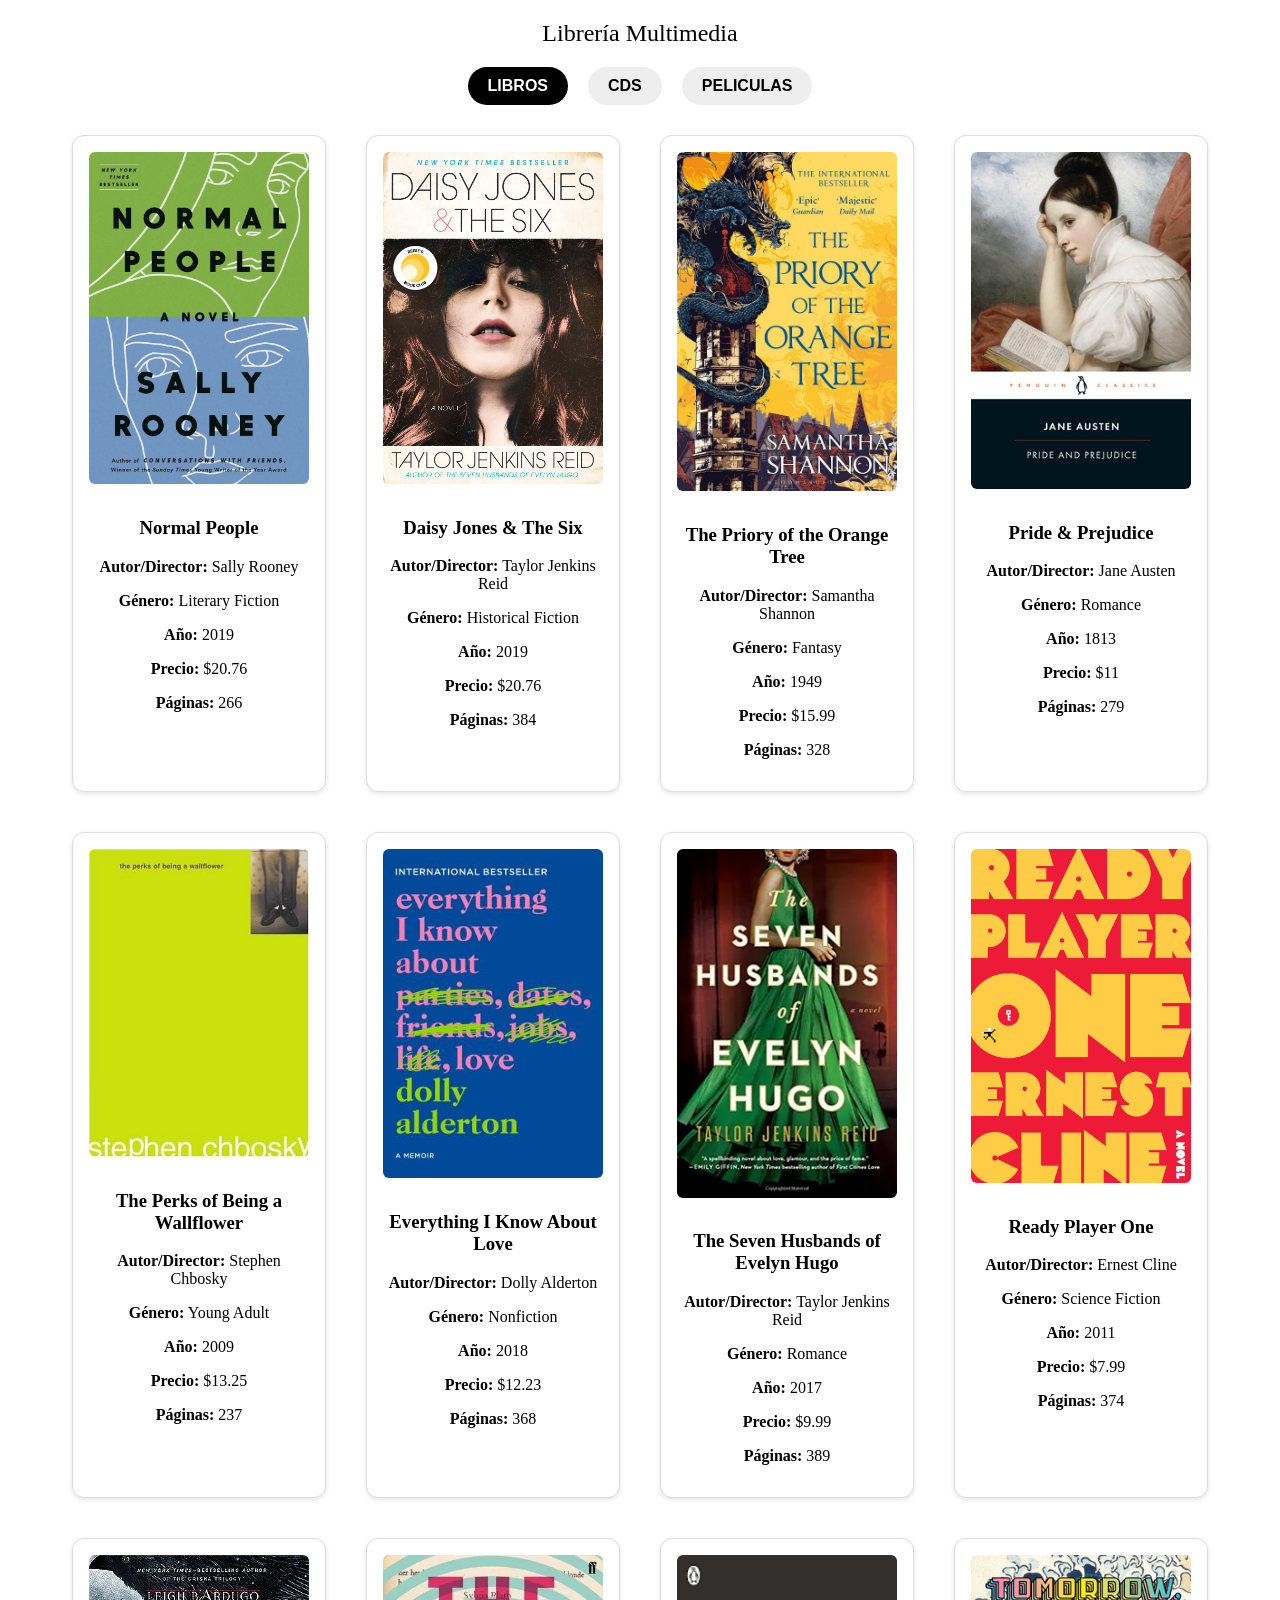
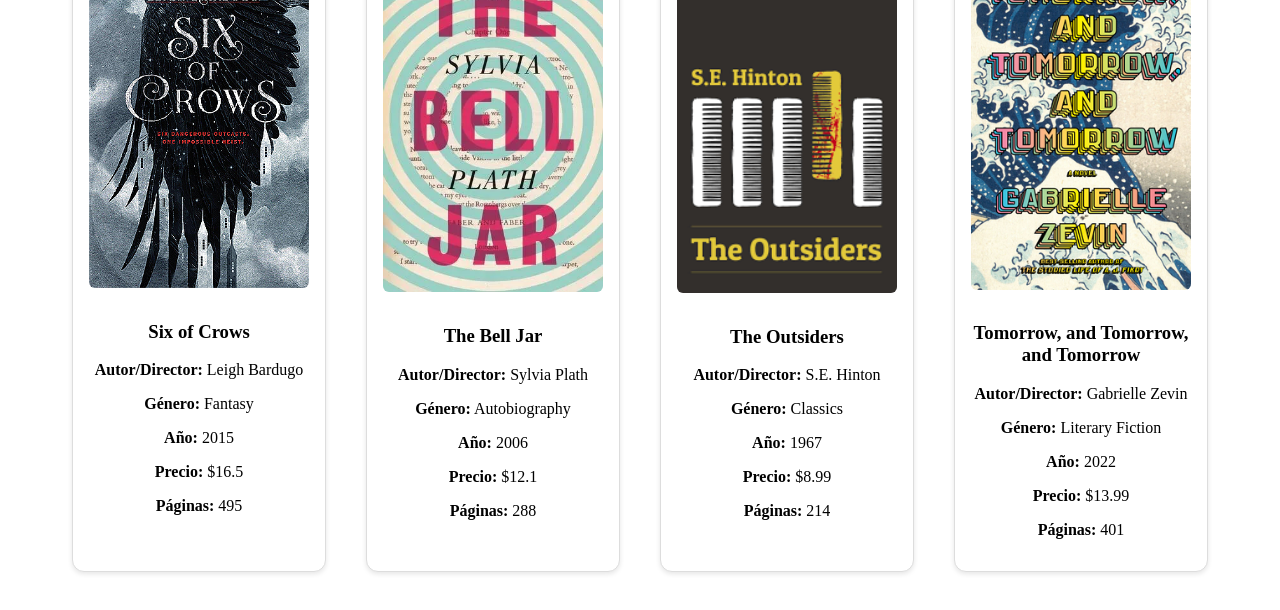
==== index.html @ 17f4a9cd "justify center" ====
<!DOCTYPE html>
<html lang="en">
<head>
    <meta charset="UTF-8">
    <meta name="viewport" content="width=device-width, initial-scale=1.0">
    <link rel="stylesheet" href="assets/css/styles.css">
    <title>Librería Multimedia</title>
</head>
<body>
 
  <!--SECTION-->
  <section id="section-galeria">
   <h2 class="fw500 relative txt-c">Librería Multimedia</h2>
   <div class="button-container flex center">
       <button id="boton1" class="btn-prod em1 cursorp relative uppercase flex center txtnegro">Libros</button>
       <button id="boton2" class="btn-prod em1 cursorp relative uppercase flex center txtnegro">CDs</button>
       <button id="boton3" class="btn-prod em1 cursorp relative uppercase flex center txtnegro">Peliculas</button>    
   </div>

   <!-- Contenedor dinámico de tarjetas -->
  <div id="galeria-contenido" class="galeria flex justify-c wrap"></div>
  </section>
    <!--SECTION-->

  <script src="assets/js/script.js"></script>
</body>
</html>
---- assets/css/styles.css ----
/*CLASES UTILES*/
.flex{
  display: flex;
}

.center{
  align-items: center;
  justify-content: center;
}

.txt-c{
  text-align: center;
}

.justify-c{
  justify-content: center;
}

.relative{
  position: relative;
}

.wrap{
  flex-wrap: wrap;
}

.cursorp{
  cursor: pointer;
}

/*ajustes de texto*/
.fw500{
  font-weight: 500;
}

.em1{
  font-size: 1em;
} 

.uppercase{
  text-transform: uppercase;
}

.txtnegro{
  color: #000000;
}

/*LIBRERIA DE PRODUCTOS*/
.img-prod {
  width: 100%;
  height: auto;
  margin-bottom: 10px;
  border-radius: 6px;
  object-fit: cover;
}

.producto.card {
  background-color: #fff;
  border: 1px solid #ddd;
  border-radius: 12px;
  padding: 16px;
  margin: 10px;
  width: 220px;
  box-shadow: 0 2px 5px rgba(0, 0, 0, 0.1);
  transition: transform 0.3s ease;
  text-align: center; /*clase util sacar*/
}

.producto.card:hover {
  transform: scale(1.03);
}

.btn-prod {
  background-color: #eee;
  border: none;
  border-radius: 20px;
  padding: 10px 20px;
  margin: 0 10px;
  font-weight: bold;
  transition: background-color 0.3s ease;
}

.btn-prod:hover {
  background-color: #ccc;
}

.btn-prod.activo {
  background-color: #000;
  color: #fff;
}

#galeria-contenido {
  flex-wrap: wrap;
  padding: 20px;
  gap: 20px;
}
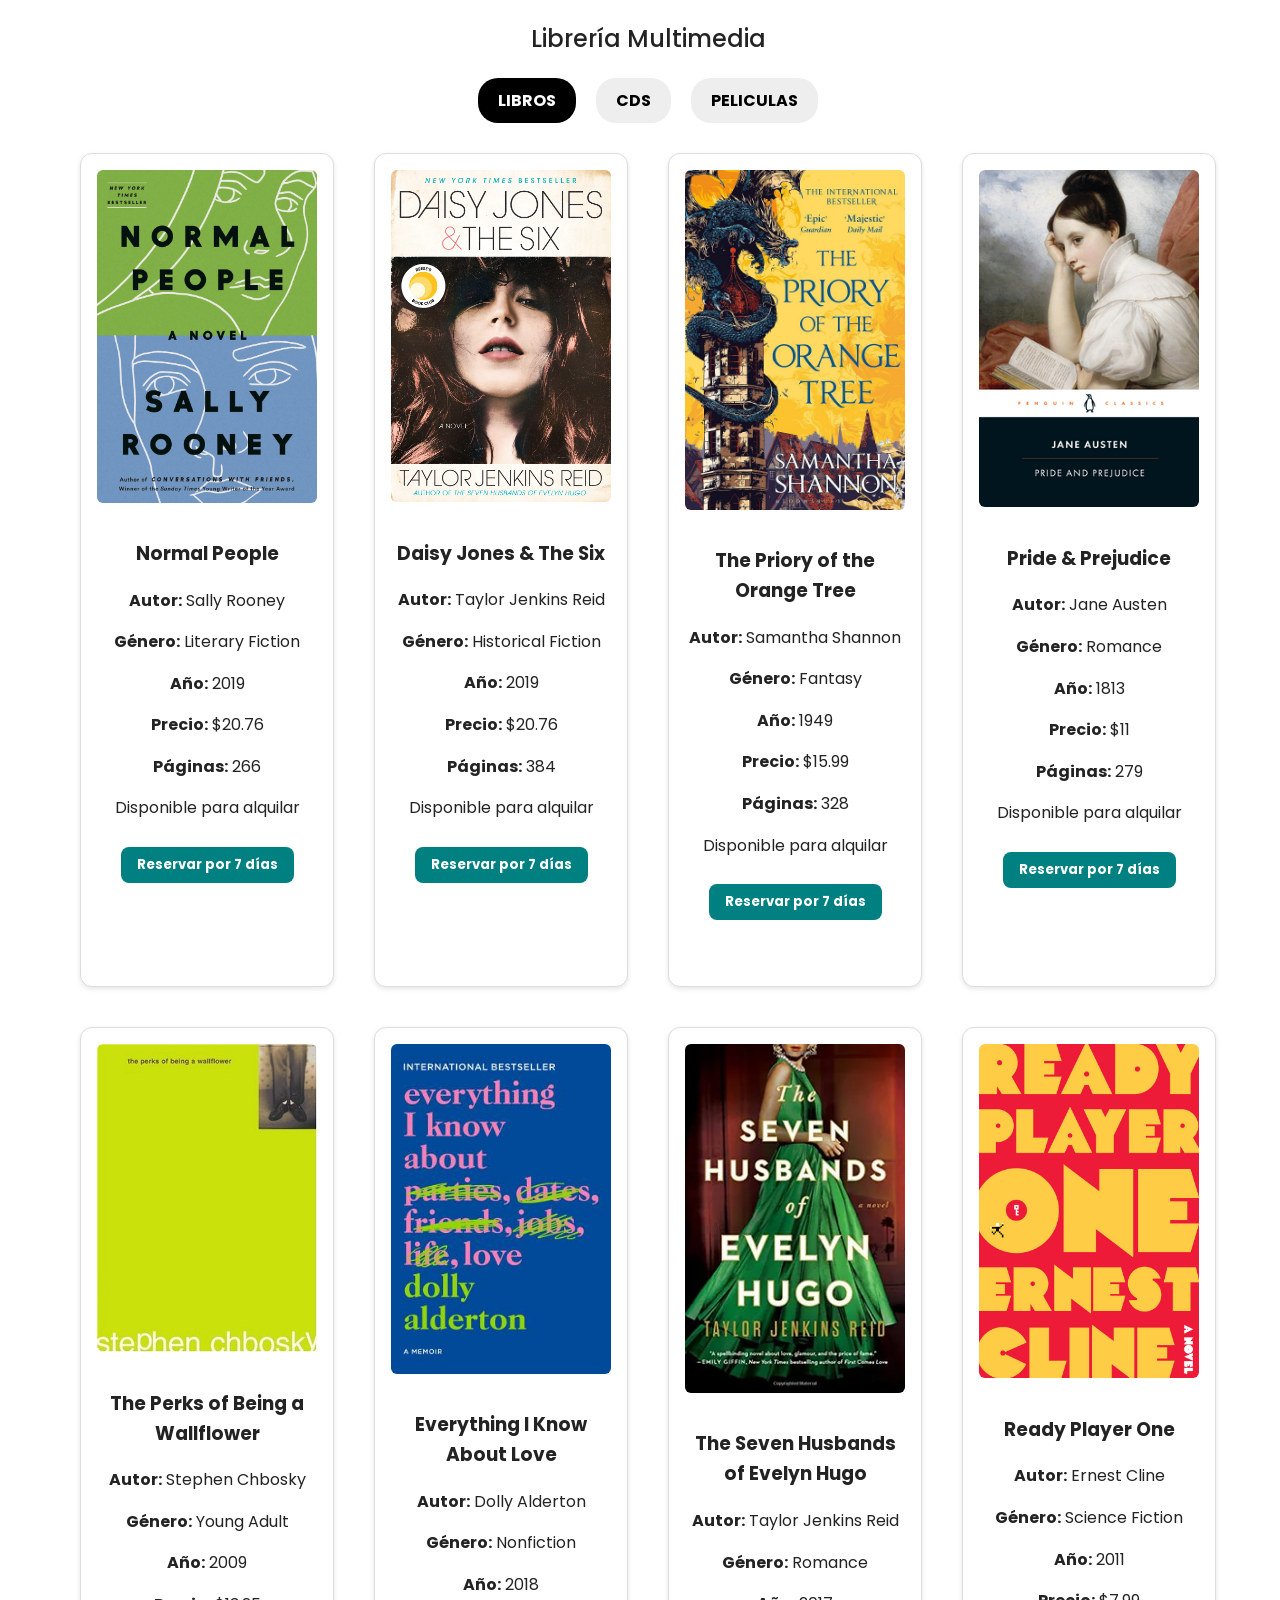
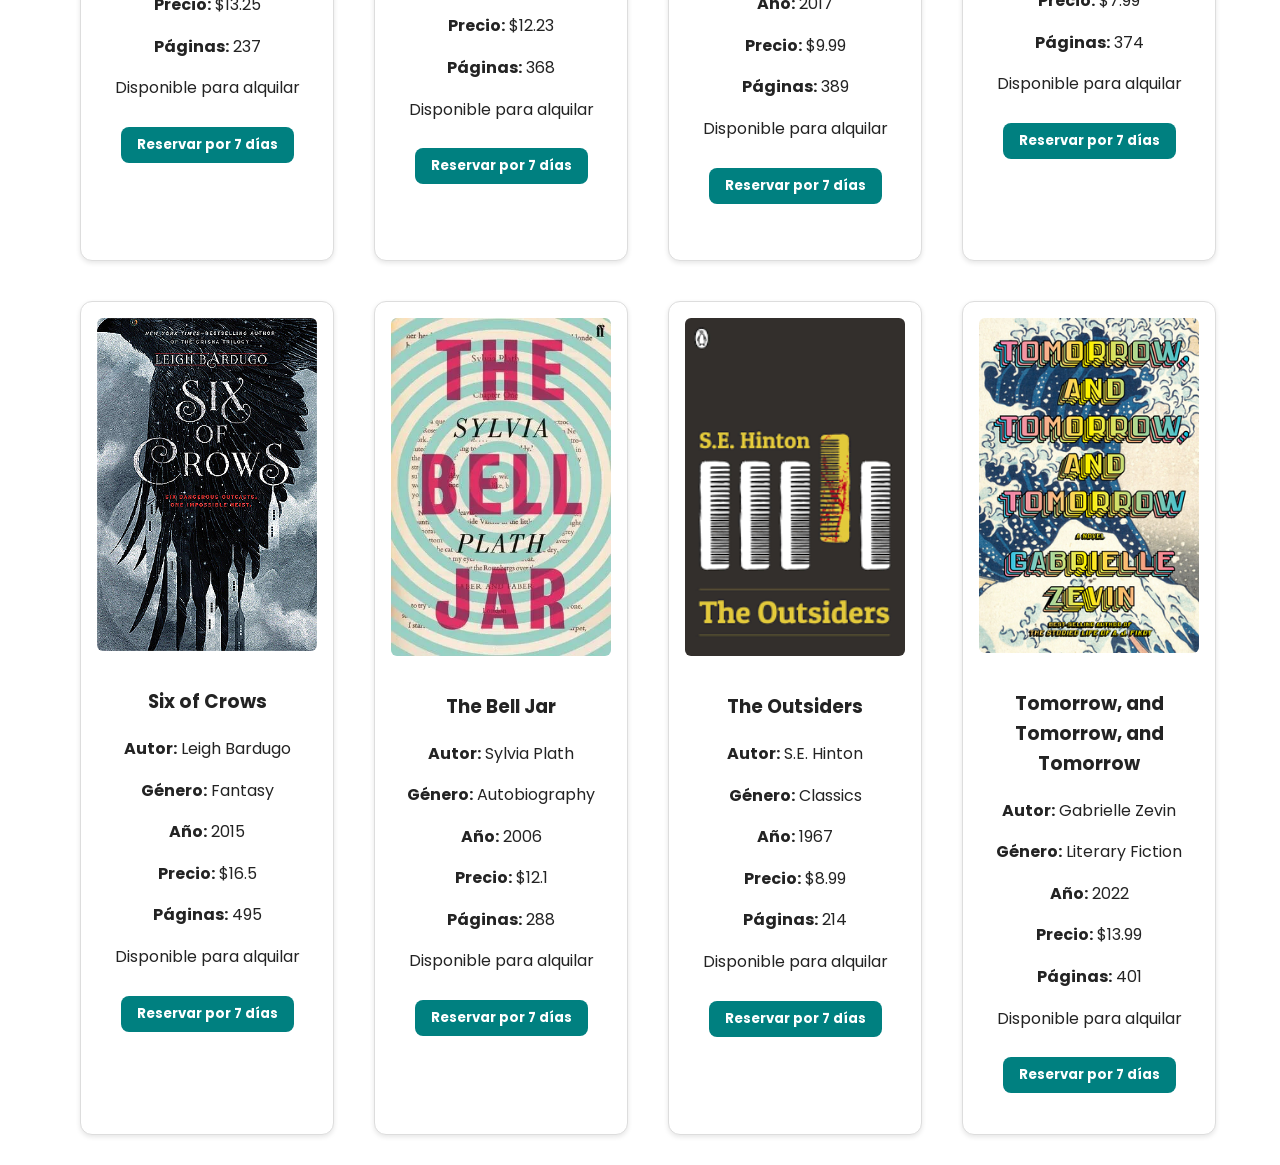
==== commit 5d48bb70: "boton reserva + ajustes correcciones" ====
--- a/index.html
+++ b/index.html
@@ -4,6 +4,7 @@
     <meta charset="UTF-8">
     <meta name="viewport" content="width=device-width, initial-scale=1.0">
     <link rel="stylesheet" href="assets/css/styles.css">
+    <link href="https://fonts.googleapis.com/css2?family=Poppins:wght@400;500;700&display=swap" rel="stylesheet">
     <title>Librería Multimedia</title>
 </head>
 <body>
@@ -12,9 +13,9 @@
   <section id="section-galeria">
    <h2 class="fw500 relative txt-c">Librería Multimedia</h2>
    <div class="button-container flex center">
-       <button id="boton1" class="btn-prod em1 cursorp relative uppercase flex center txtnegro">Libros</button>
-       <button id="boton2" class="btn-prod em1 cursorp relative uppercase flex center txtnegro">CDs</button>
-       <button id="boton3" class="btn-prod em1 cursorp relative uppercase flex center txtnegro">Peliculas</button>    
+       <button id="boton1" class="btn-prod em1 cursorp relative uppercase flex wrap center txtnegro">Libros</button>
+       <button id="boton2" class="btn-prod em1 cursorp relative uppercase flex wrap center txtnegro">CDs</button>
+       <button id="boton3" class="btn-prod em1 cursorp relative uppercase flex wrap center txtnegro">Peliculas</button>    
    </div>
 
    <!-- Contenedor dinámico de tarjetas -->
--- a/assets/css/styles.css
+++ b/assets/css/styles.css
@@ -1,3 +1,25 @@
+/*RESET*/
+* {
+  text-decoration: none;
+  color: inherit;
+  font-family: inherit;
+  list-style-type: none;
+}
+
+img {
+  width: 100%;
+  height: auto;
+}
+
+body {
+  font-family: "Poppins", sans-serif;
+  background-color: #ffffff;
+  color: #232323;
+  line-height: 1.6;
+  height: 100vh;
+  width: 100%;
+}
+
 /*CLASES UTILES*/
 .flex{
   display: flex;
@@ -28,6 +50,10 @@
   cursor: pointer;
 }
 
+.w100{
+  width: 100%;
+}
+
 /*ajustes de texto*/
 .fw500{
   font-weight: 500;
@@ -47,8 +73,6 @@
 
 /*LIBRERIA DE PRODUCTOS*/
 .img-prod {
-  width: 100%;
-  height: auto;
   margin-bottom: 10px;
   border-radius: 6px;
   object-fit: cover;
@@ -64,6 +88,8 @@
   box-shadow: 0 2px 5px rgba(0, 0, 0, 0.1);
   transition: transform 0.3s ease;
   text-align: center; /*clase util sacar*/
+  height: 50em; /* fuerzo a que tengan una altura fija */
+  justify-content: space-between; /* empuja el botón al fondo */
 }
 
 .producto.card:hover {
@@ -93,4 +119,26 @@
   flex-wrap: wrap;
   padding: 20px;
   gap: 20px;
-}+}
+
+.btn-reservar {
+  background-color: #008080; 
+  color: #fff;
+  border: none;
+  padding: 8px 16px;
+  margin-top: 10px;
+  border-radius: 8px;
+  font-weight: bold;
+  cursor: pointer;
+  transition: background-color 0.3s ease;
+}
+
+.btn-reservar:hover {
+  background-color: #006666;
+}
+
+.btn-reservar:disabled {
+  background-color: #ccc;
+  cursor: not-allowed; /*demuestra que el usuario no puede tocar el boton*/
+  color: #666;
+}
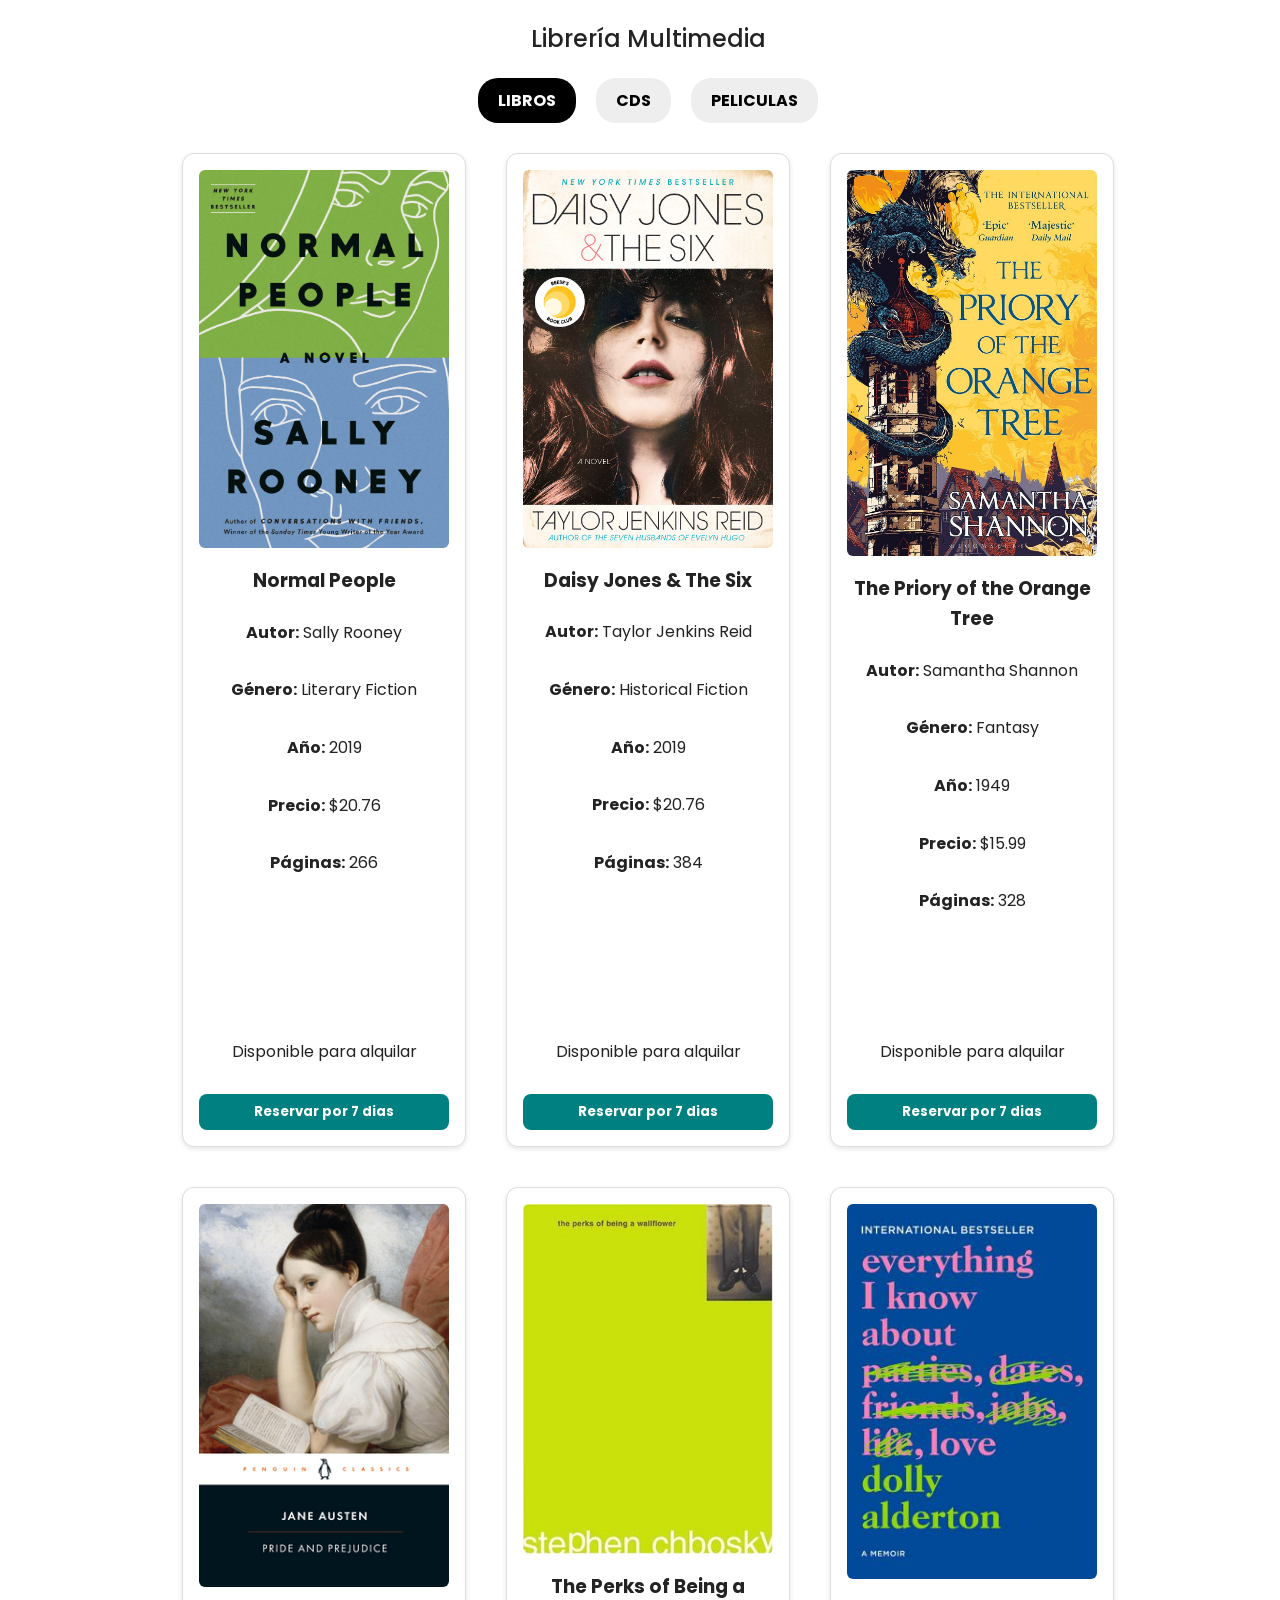
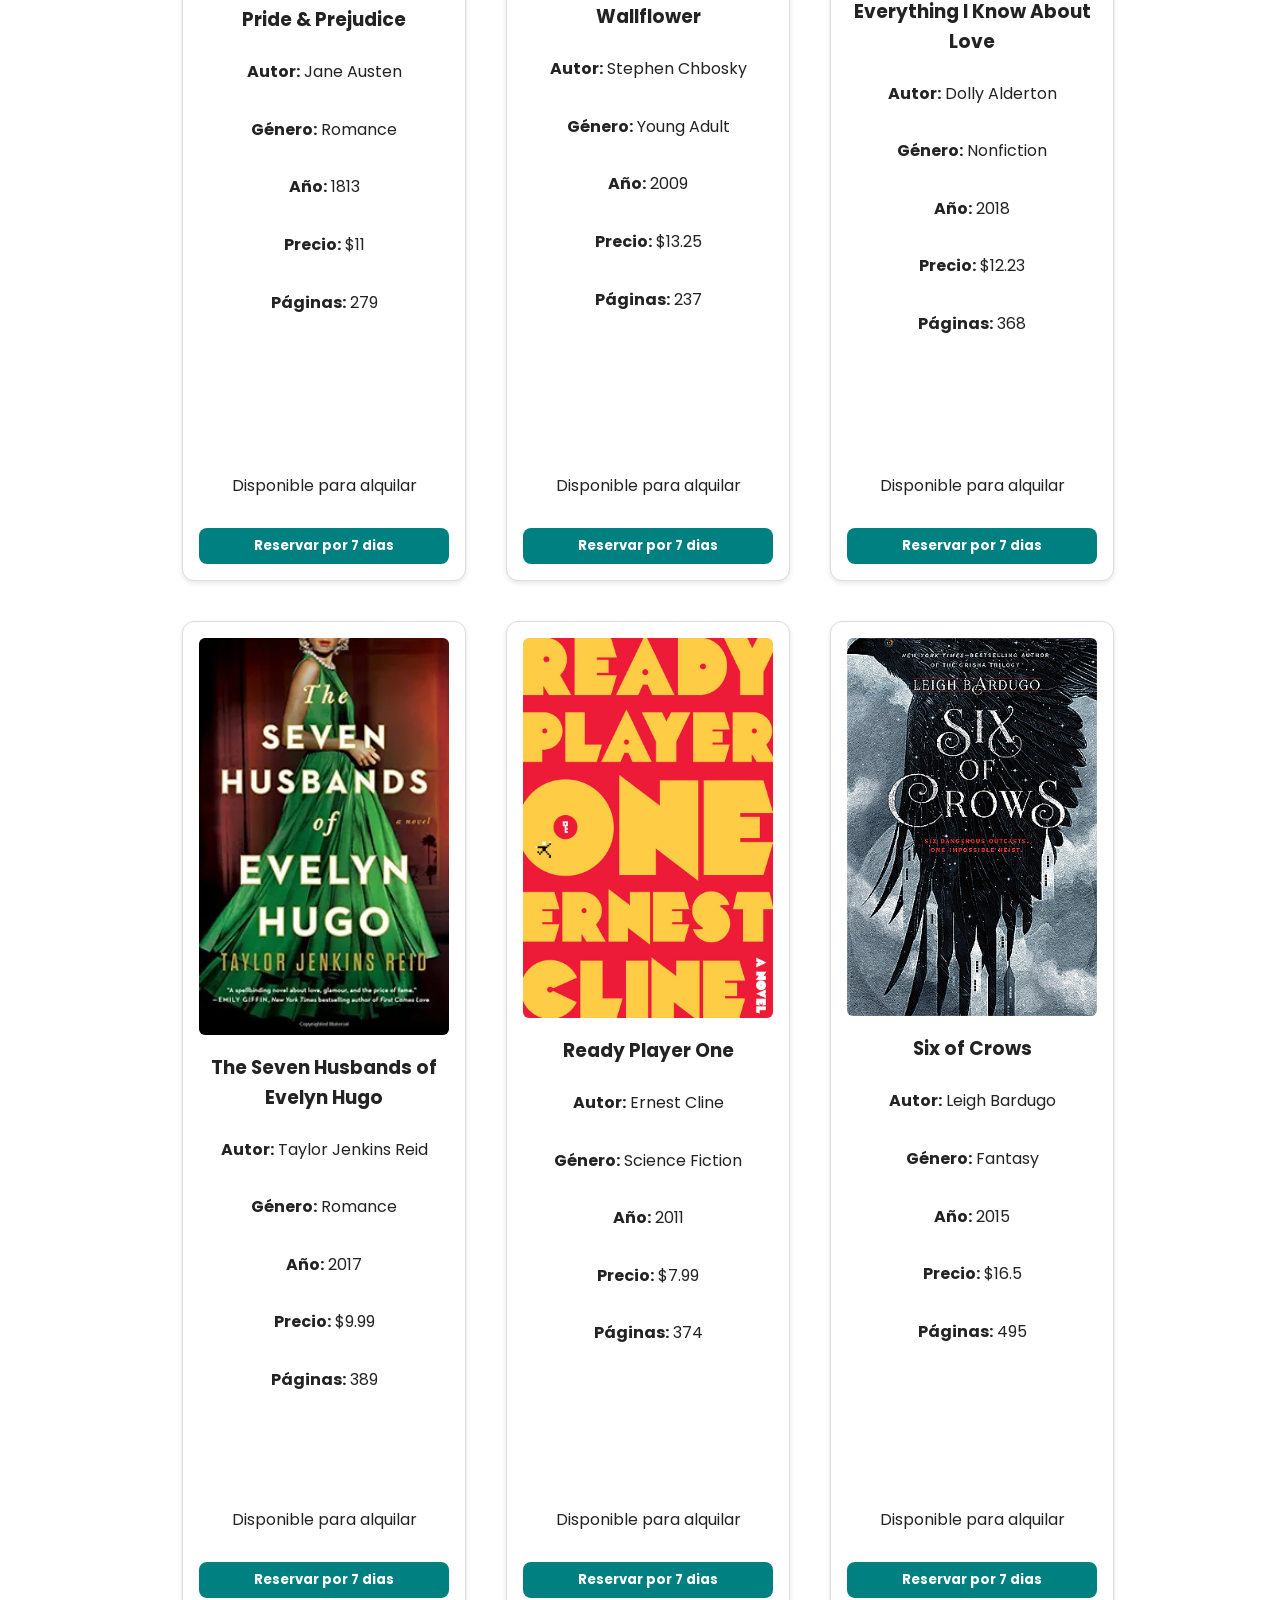
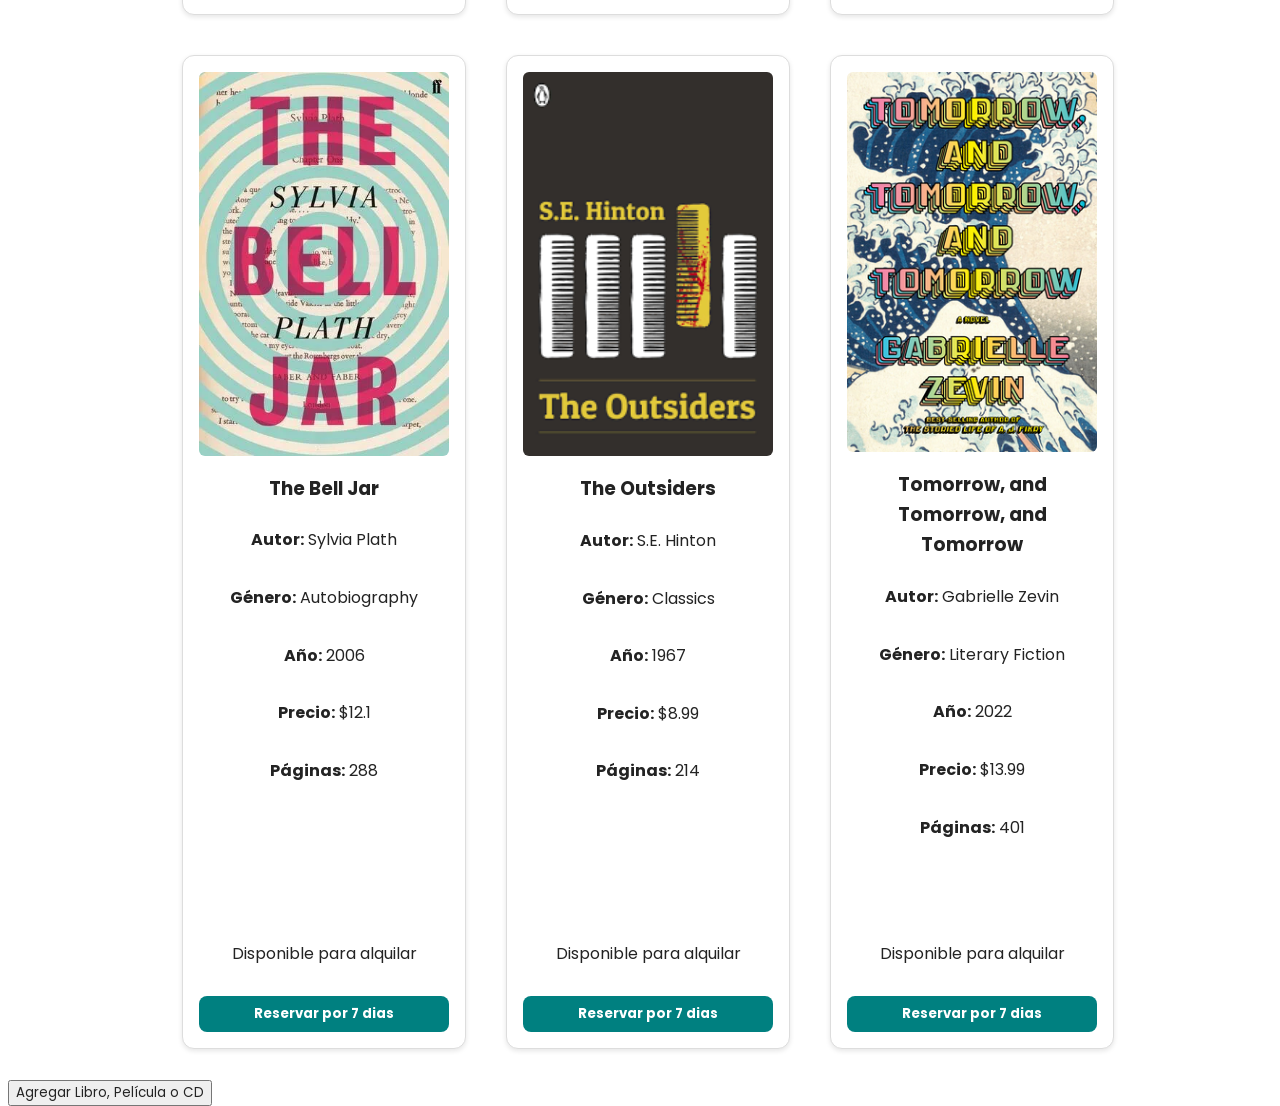
==== commit 3bc7f206: "admin" ====
--- a/index.html
+++ b/index.html
@@ -22,7 +22,10 @@
   <div id="galeria-contenido" class="galeria flex justify-c wrap"></div>
   </section>
     <!--SECTION-->
-
+    <a href="admin.html">
+      <button>Agregar Libro, Película o CD</button>
+    </a>
+    
   <script src="assets/js/script.js"></script>
 </body>
 </html>
--- a/assets/css/styles.css
+++ b/assets/css/styles.css
@@ -82,14 +82,16 @@
   background-color: #fff;
   border: 1px solid #ddd;
   border-radius: 12px;
-  padding: 16px;
+  padding: 1em;
   margin: 10px;
-  width: 220px;
+  width: 250px;
   box-shadow: 0 2px 5px rgba(0, 0, 0, 0.1);
   transition: transform 0.3s ease;
   text-align: center; /*clase util sacar*/
-  height: 50em; /* fuerzo a que tengan una altura fija */
-  justify-content: space-between; /* empuja el botón al fondo */
+  height: 60em; /* fuerzo a que tengan una altura fija */ 
+  justify-content: space-between; /* empuja el botón al fondo */ /* asegura separación entre info y botón */
+  display: flex;
+  flex-direction: column;
 }
 
 .producto.card:hover {
@@ -126,11 +128,12 @@
   color: #fff;
   border: none;
   padding: 8px 16px;
-  margin-top: 10px;
   border-radius: 8px;
   font-weight: bold;
   cursor: pointer;
   transition: background-color 0.3s ease;
+  margin-top: 1em;
+
 }
 
 .btn-reservar:hover {
@@ -142,3 +145,27 @@
   cursor: not-allowed; /*demuestra que el usuario no puede tocar el boton*/
   color: #666;
 }
+
+.info-producto {
+  display: flex;
+  flex-direction: column;
+  flex-grow: 1;
+}
+
+
+/*card admin*/
+.card {
+  border: 1px solid #ccc;
+  border-radius: 8px;
+  padding: 1rem;
+  margin: 1rem;
+  width: 250px;
+  background-color: #f9f9f9;
+}
+.card h3 {
+  margin: 0.5rem 0;
+}
+.contenedor {
+  display: flex;
+  flex-wrap: wrap;
+}
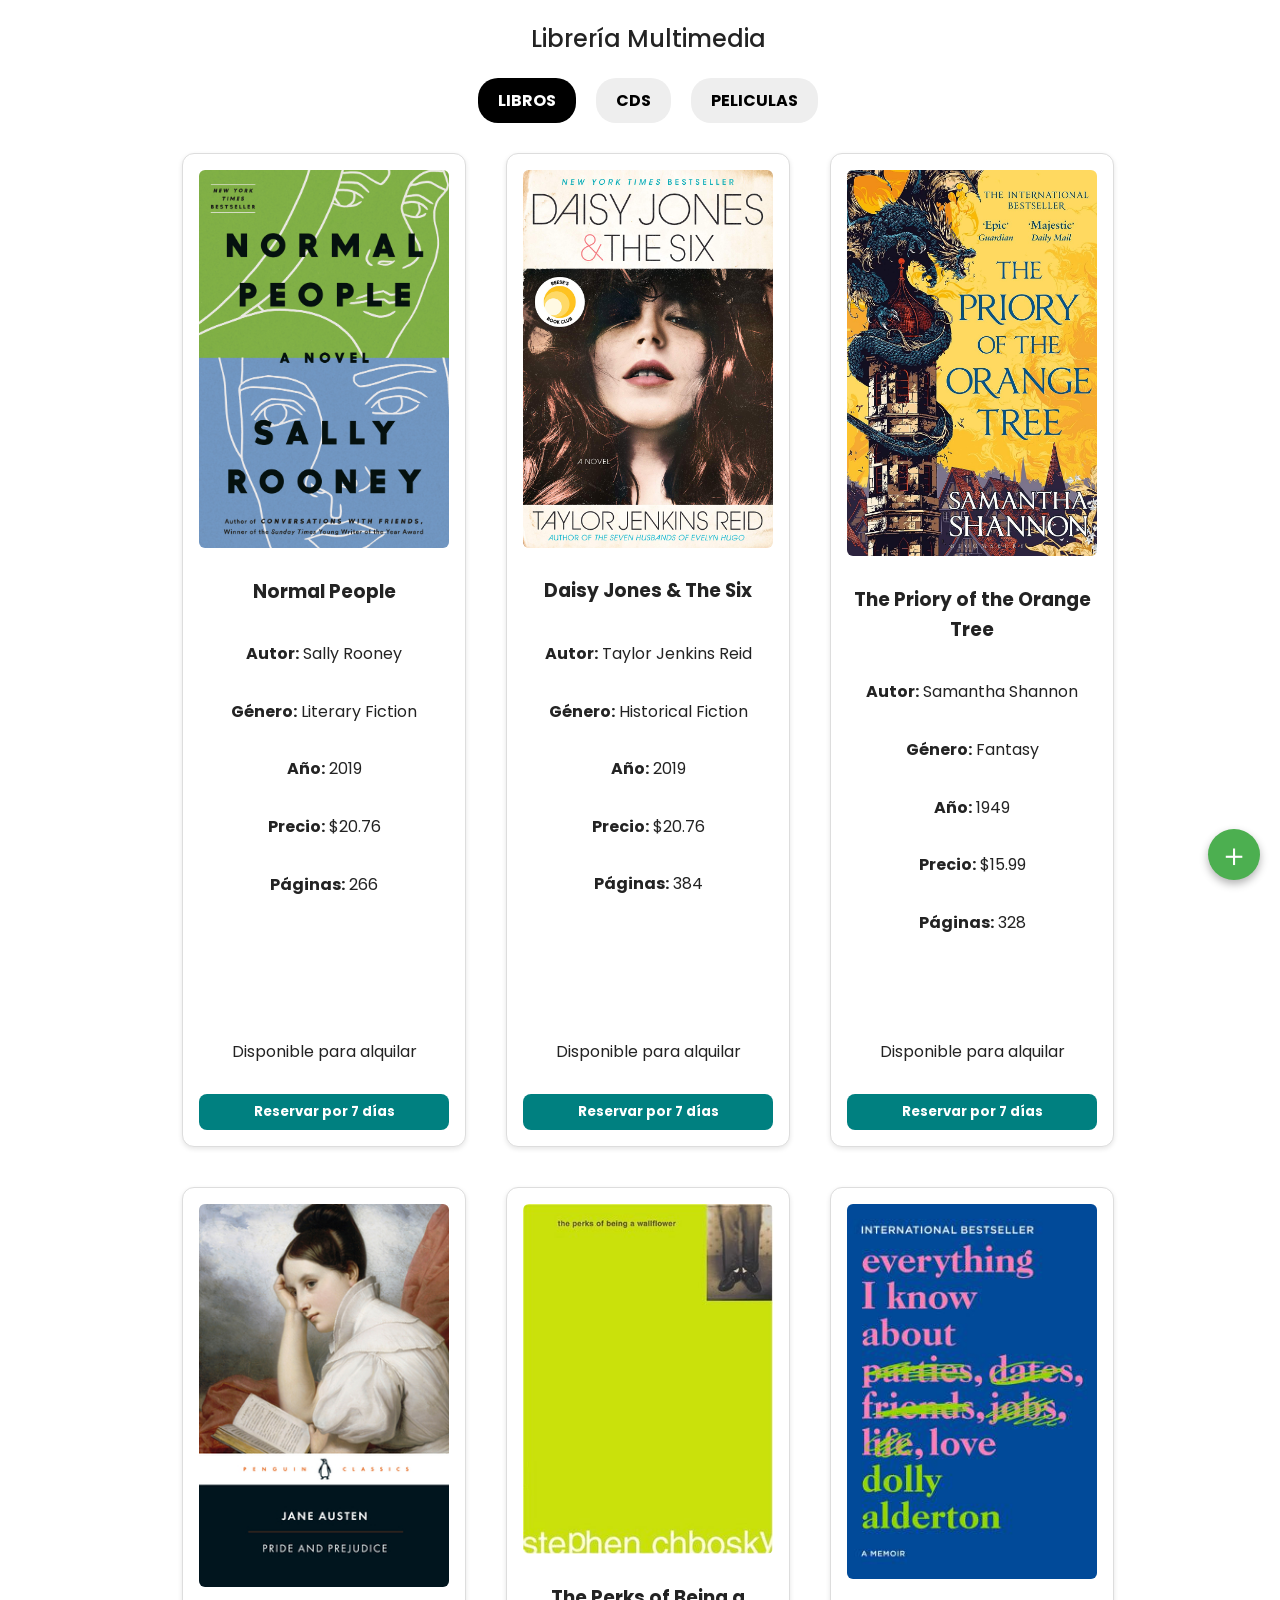
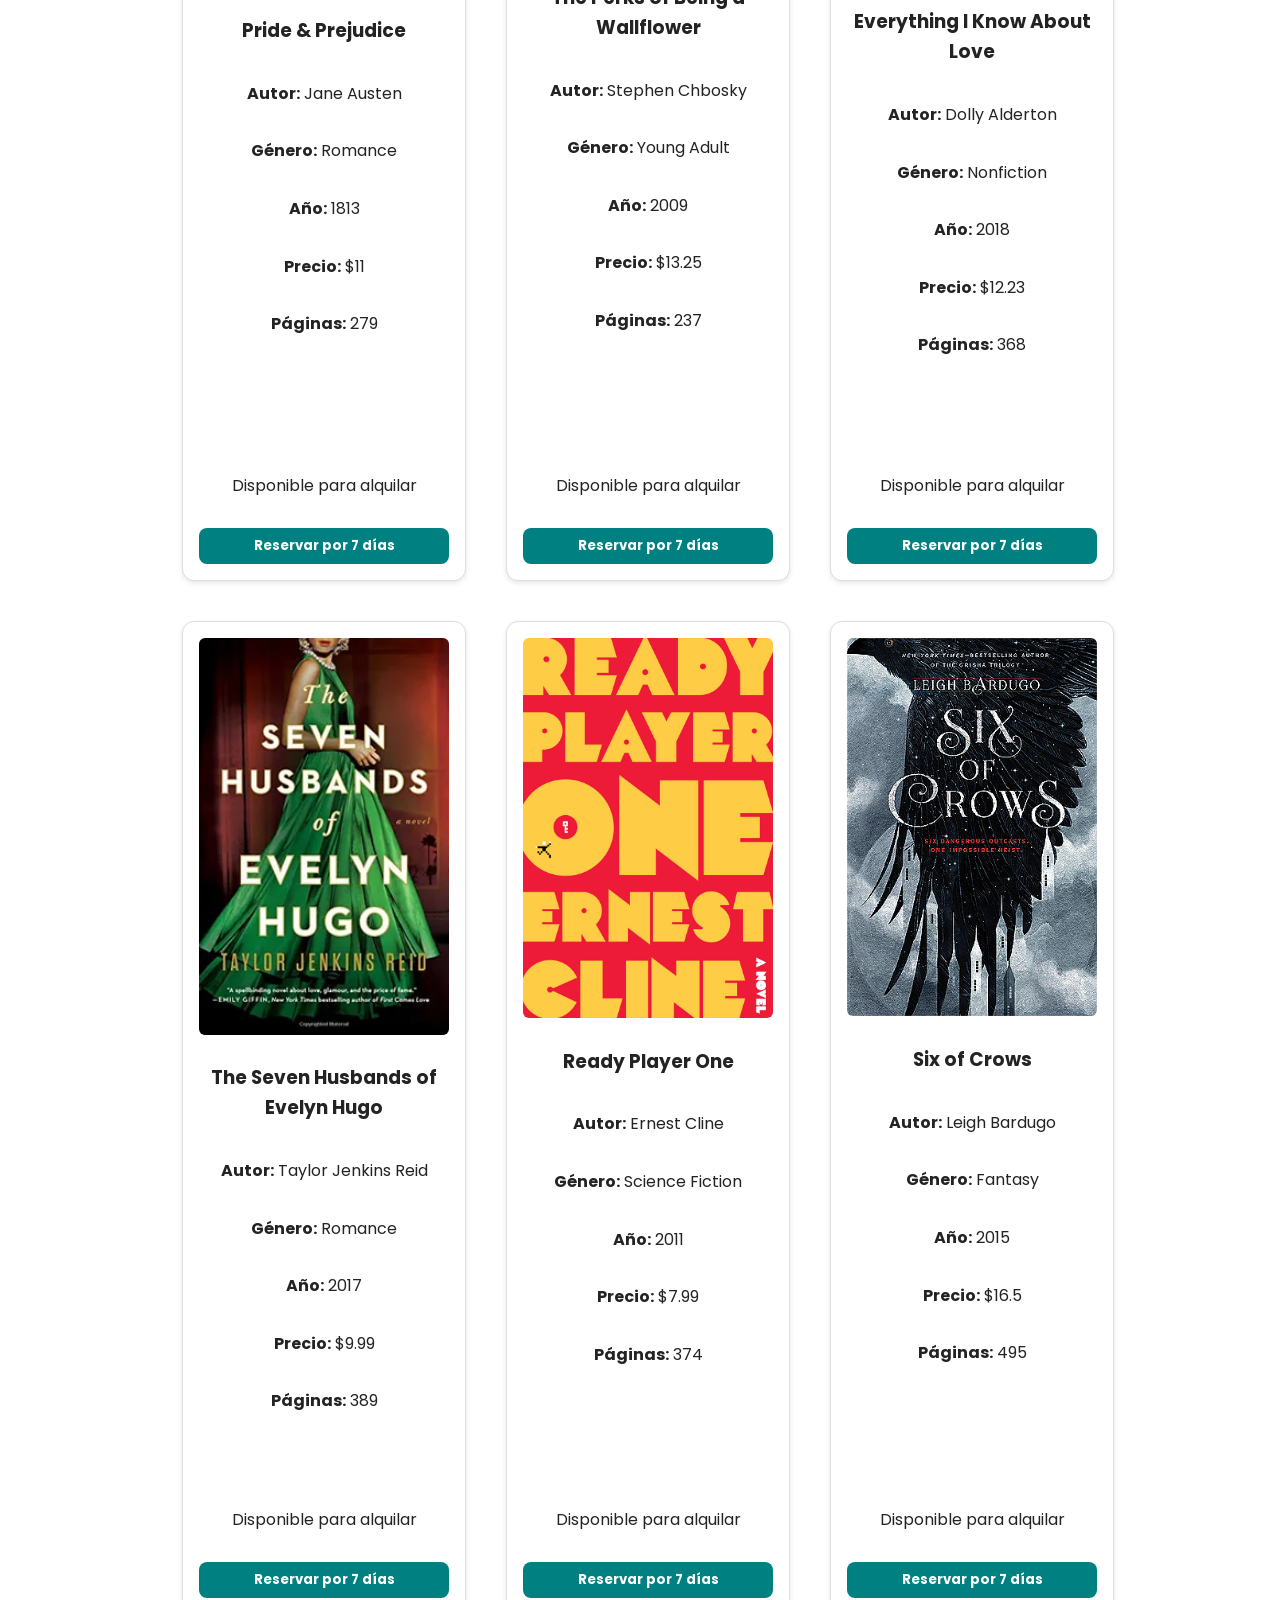
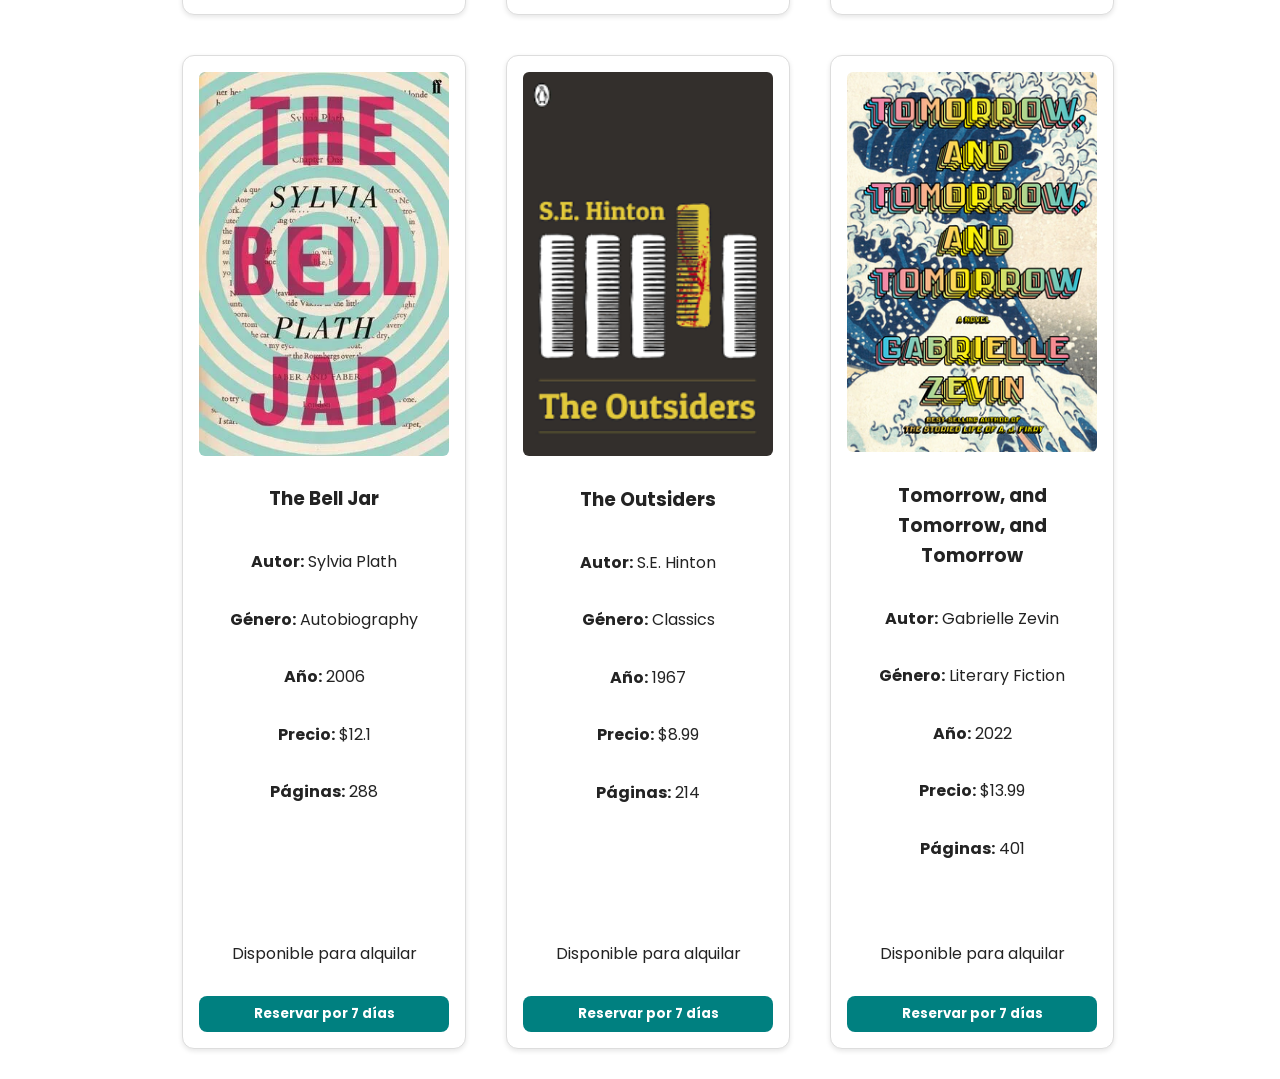
==== commit 95676e80: "modal, modificaciones de css y de admin page" ====
--- a/index.html
+++ b/index.html
@@ -21,10 +21,18 @@
    <!-- Contenedor dinámico de tarjetas -->
   <div id="galeria-contenido" class="galeria flex justify-c wrap"></div>
   </section>
-    <!--SECTION-->
-    <a href="admin.html">
-      <button>Agregar Libro, Película o CD</button>
-    </a>
+
+
+  <div id="modal" class="modal oculto">
+    <div class="modal-contenido">
+      <span class="cerrar" id="cerrar-modal">&times;</span>
+      <h2 id="modal-titulo"></h2>
+      <p id="modal-descripcion"></p>
+    </div>
+  </div>
+    
+    
+  <a href="admin.html" class="boton-agregar" title="Agregar nuevo contenido">＋</a>
     
   <script src="assets/js/script.js"></script>
 </body>
--- a/assets/css/styles.css
+++ b/assets/css/styles.css
@@ -154,7 +154,7 @@
 
 
 /*card admin*/
-.card {
+.admin-card {
   border: 1px solid #ccc;
   border-radius: 8px;
   padding: 1rem;
@@ -162,10 +162,152 @@
   width: 250px;
   background-color: #f9f9f9;
 }
-.card h3 {
+.admin-card h3 {
   margin: 0.5rem 0;
 }
 .contenedor {
   display: flex;
   flex-wrap: wrap;
-}+}
+ 
+.modal {
+  position: fixed;
+  top: 0;
+  left: 0;
+  width: 100%;
+  height: 100%;
+  background-color: rgba(0,0,0,0.6);
+  display: flex;
+  justify-content: center;
+  align-items: center;
+}
+
+.modal-contenido {
+  background-color: white;
+  padding: 20px;
+  border-radius: 8px;
+  max-width: 400px;
+  text-align: center;
+}
+
+.oculto {
+  display: none;
+}
+
+.cerrar {
+  position: absolute;
+  top: 10px;
+  right: 15px;
+  font-size: 24px;
+  cursor: pointer;
+}
+
+.boton-agregar {
+  position: fixed;
+  bottom: 20px;
+  right: 20px;
+  background-color: #4CAF50;
+  color: white;
+  font-size: 32px;
+  padding: 0px 10px;
+  border-radius: 50%;
+  box-shadow: 0 4px 8px rgba(0, 0, 0, 0.3);
+  transition: background-color 0.3s, transform 0.2s;
+  z-index: 1000;
+}
+
+.boton-agregar:hover {
+  background-color: #45a049;
+  transform: scale(1.1);
+}
+
+
+/*CSS PAGINA ADMIN*/
+
+#agregar{
+  color: #2c3e50;
+}
+
+form {
+  max-width: 40em;
+  margin: 0 auto;
+  padding: 2em;
+  background: white;
+  border-radius: 1em;
+  box-shadow: 0 0 10px rgba(0,0,0,0.1);
+}
+
+input[type="text"],
+input[type="number"],
+select,
+textarea,
+input[type="file"] {
+  width: 100%;
+  padding: 8px;
+  margin: 8px 0 16px 0;
+  border: 1px solid #ccc;
+  border-radius: 4px;
+  box-sizing: border-box;
+}
+
+textarea {
+  resize: none; /*por default, textarea te deja cambiar el tamaño, esto es para que no lo haga*/
+  width: 100%; 
+  max-width: 100%;
+  box-sizing: border-box;
+}
+
+#boton-guardar {
+  background-color: #2980b9;
+  color: white;
+  padding: 10px 16px;
+  border: none;
+  border-radius: 4px;
+  cursor: pointer;
+  margin-top: 10px;
+}
+
+#boton-guardar:hover {
+  background-color: #1c6690;
+}
+
+a #boton-guardar {
+  background-color: #95a5a6;
+}
+
+a #boton-guardar:hover {
+  background-color: #7f8c8d;
+}
+
+#mensaje {
+  font-weight: bold;
+}
+
+.volver-inicio {
+  position: fixed;
+  top: 20px;
+  left: 20px;
+  background-color: #333;
+  color: white;
+  text-decoration: none;
+  font-size: 26px;
+  font-weight: bolder;
+  padding: 8px 14px;
+  border-radius: 50%;
+  box-shadow: 0 4px 8px rgba(0, 0, 0, 0.3);
+  transition: background-color 0.3s, transform 0.2s;
+  z-index: 1000;
+}
+
+.volver-inicio:hover {
+  background-color: #333;
+  transform: scale(1.1);
+}
+
+.campo-dinamico {
+  margin-bottom: 1em;
+}
+
+.oculto {
+  display: none;
+}
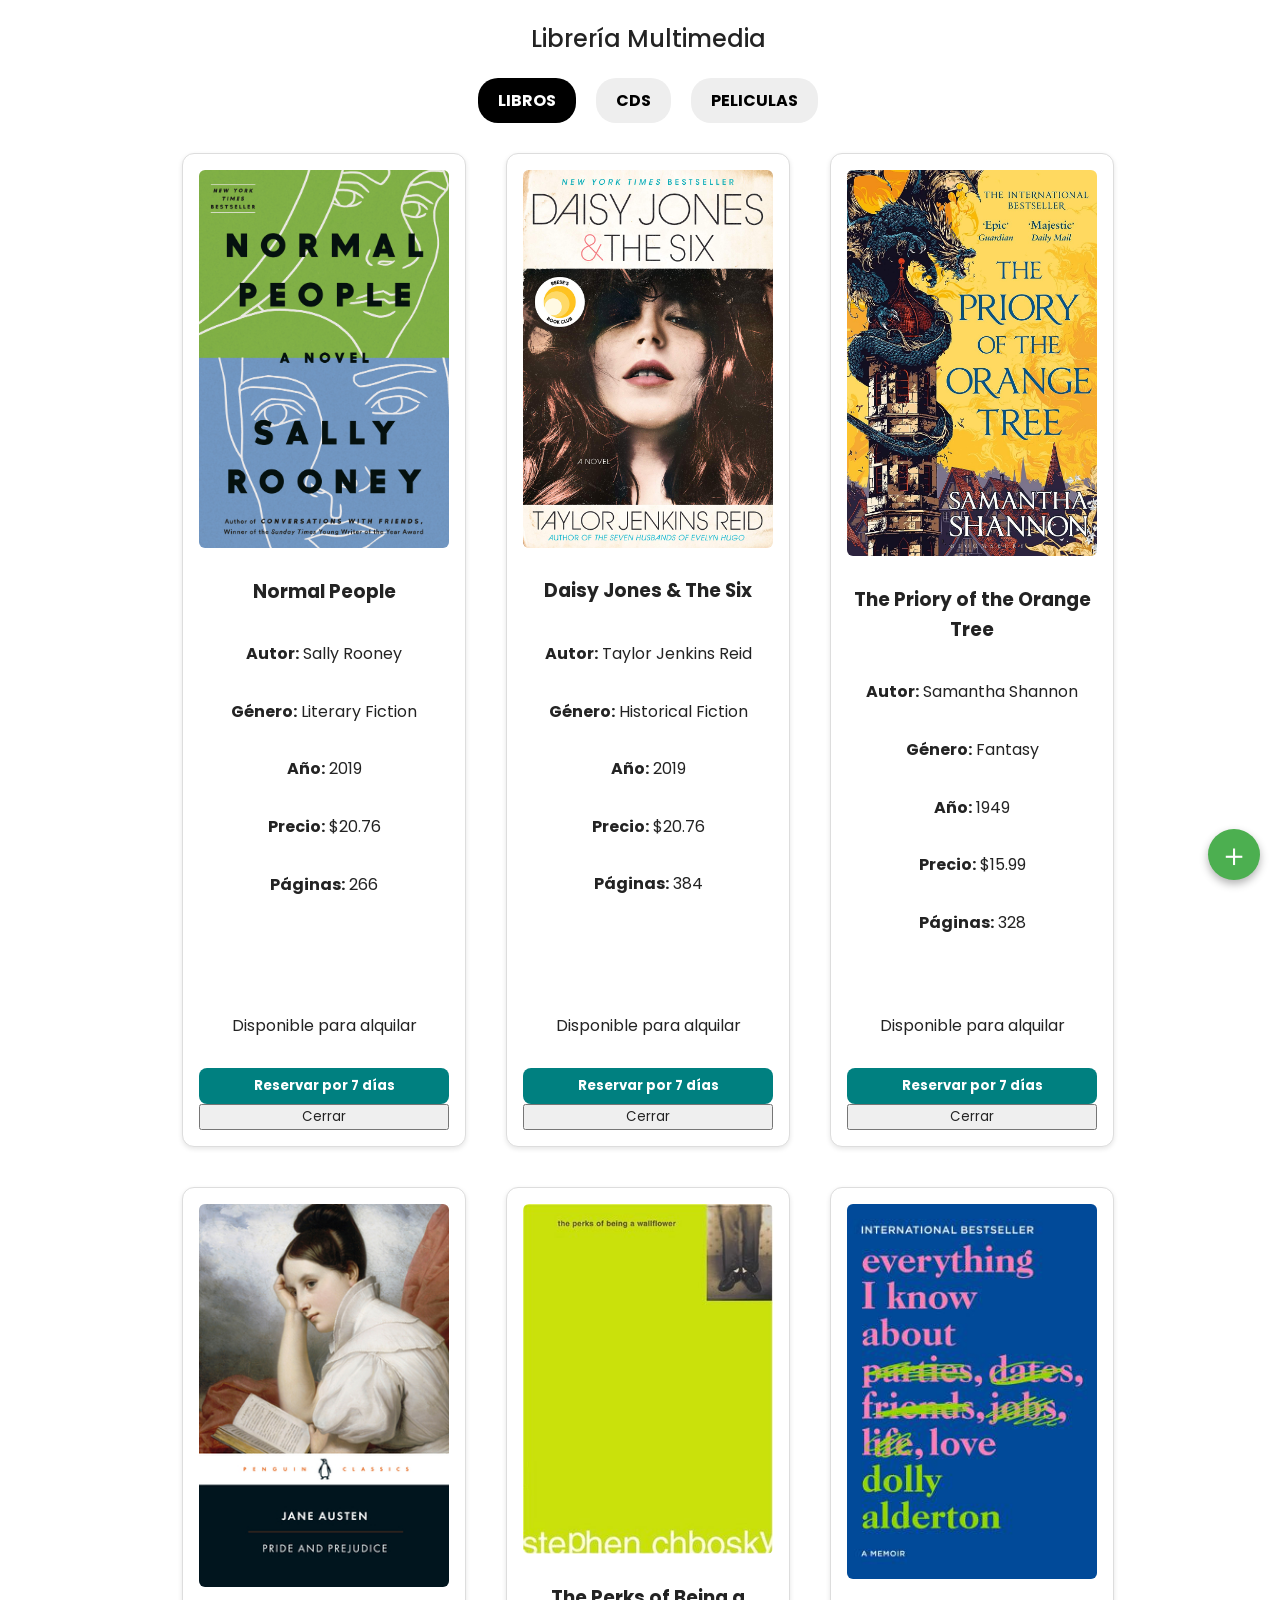
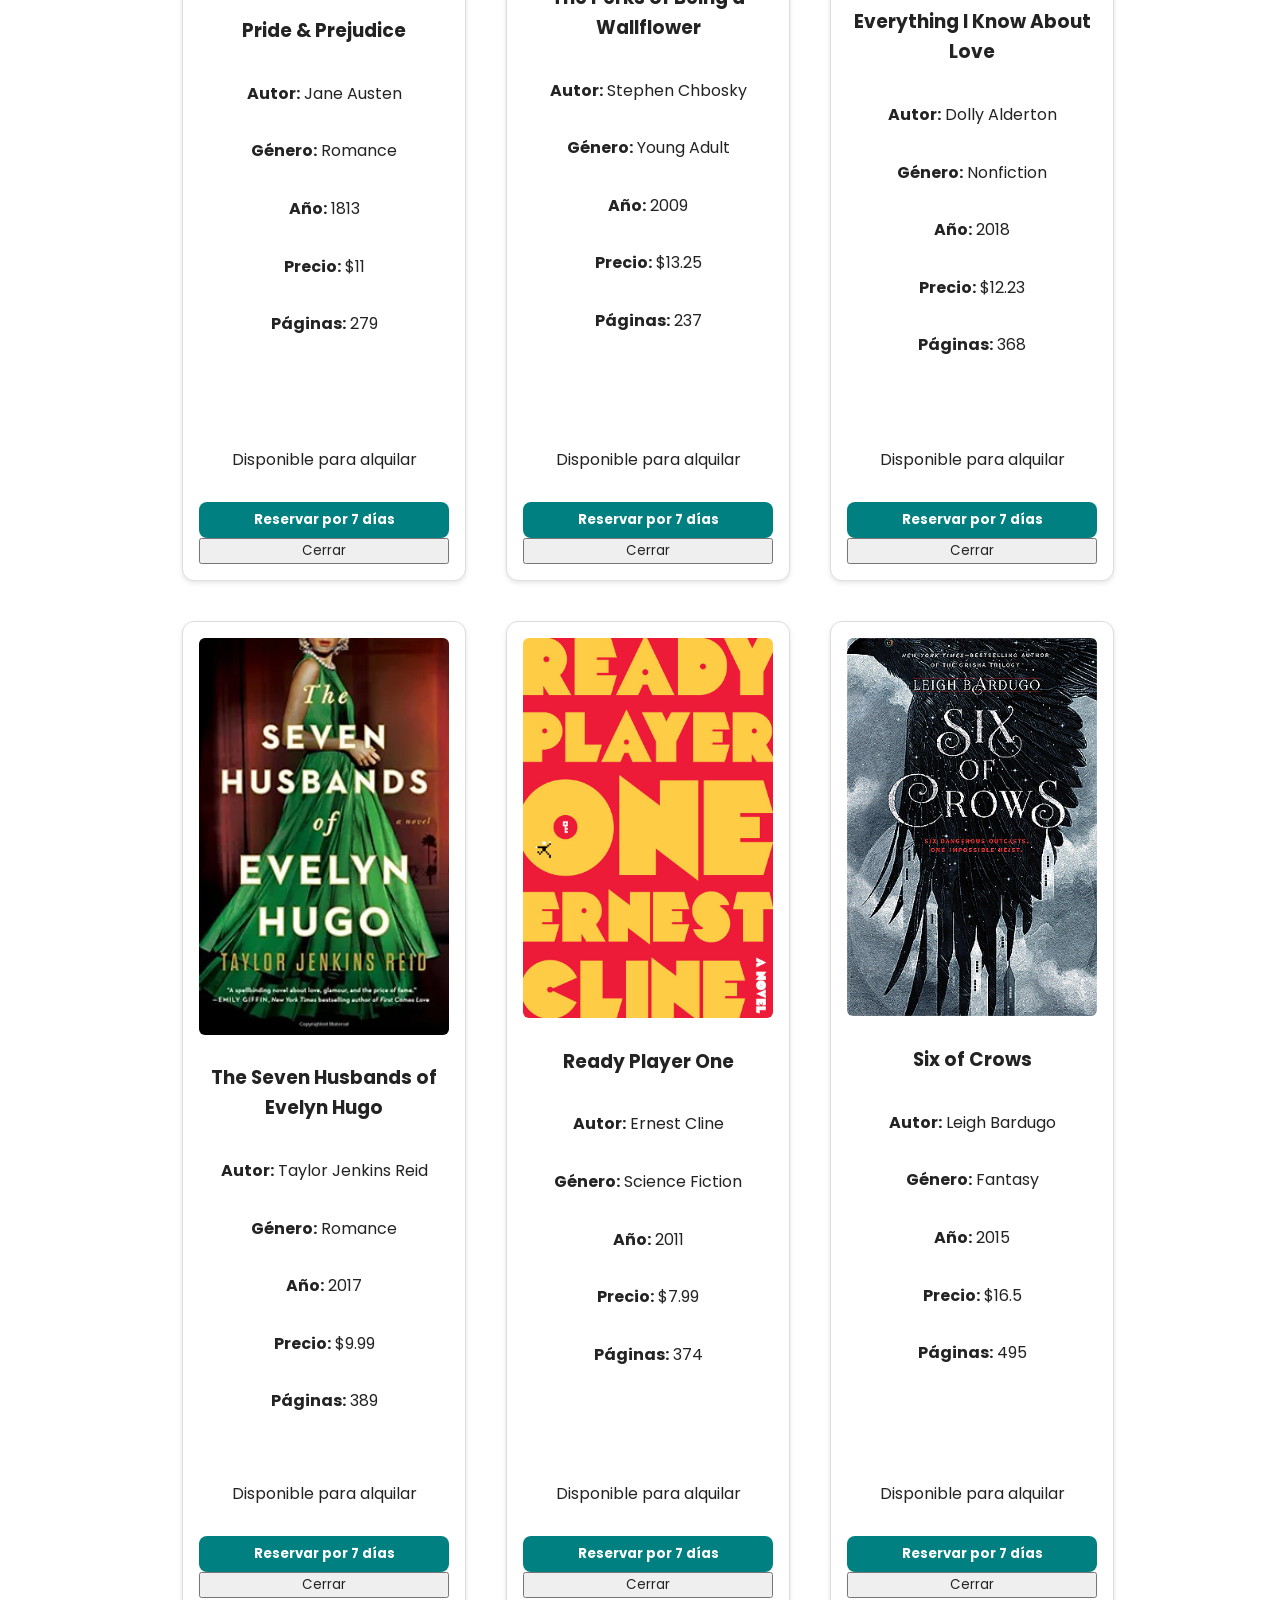
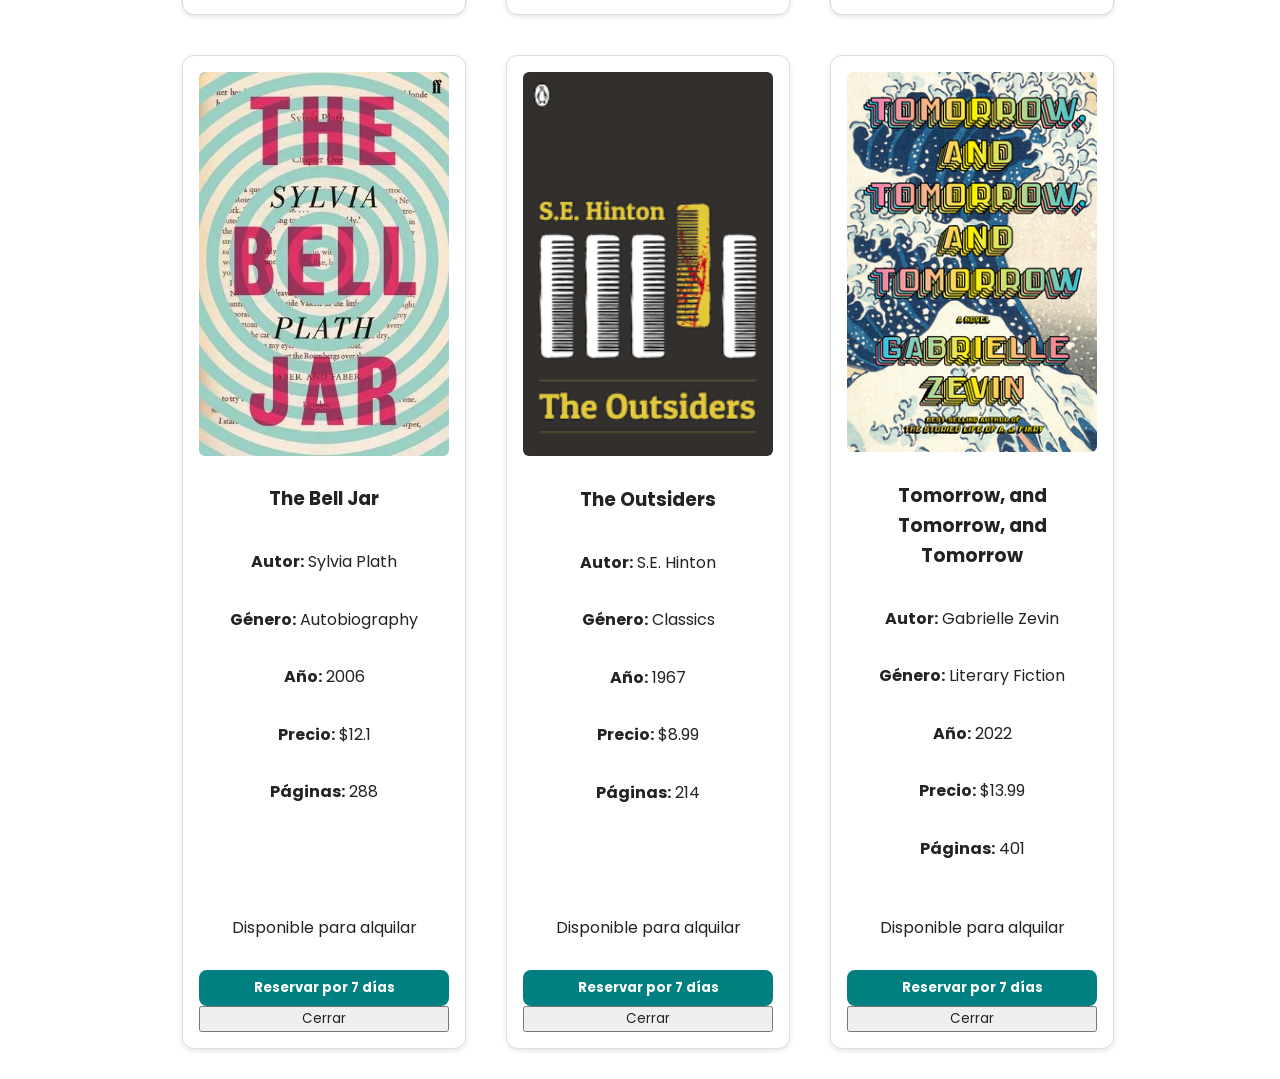
==== commit 1cb5b18e: "boton cerrar y descripcion modal" ====
--- a/index.html
+++ b/index.html
@@ -18,19 +18,17 @@
        <button id="boton3" class="btn-prod em1 cursorp relative uppercase flex wrap center txtnegro">Peliculas</button>    
    </div>
 
-   <!-- Contenedor dinámico de tarjetas -->
+   <!--contenedor dinámico de tarjetas-->
   <div id="galeria-contenido" class="galeria flex justify-c wrap"></div>
   </section>
-
 
   <div id="modal" class="modal oculto">
     <div class="modal-contenido">
       <span class="cerrar" id="cerrar-modal">&times;</span>
       <h2 id="modal-titulo"></h2>
-      <p id="modal-descripcion"></p>
+      <p id="modal-descripcion"></p>  
     </div>
   </div>
-    
     
   <a href="admin.html" class="boton-agregar" title="Agregar nuevo contenido">＋</a>
     
--- a/assets/css/styles.css
+++ b/assets/css/styles.css
@@ -154,17 +154,6 @@
 
 
 /*card admin*/
-.admin-card {
-  border: 1px solid #ccc;
-  border-radius: 8px;
-  padding: 1rem;
-  margin: 1rem;
-  width: 250px;
-  background-color: #f9f9f9;
-}
-.admin-card h3 {
-  margin: 0.5rem 0;
-}
 .contenedor {
   display: flex;
   flex-wrap: wrap;
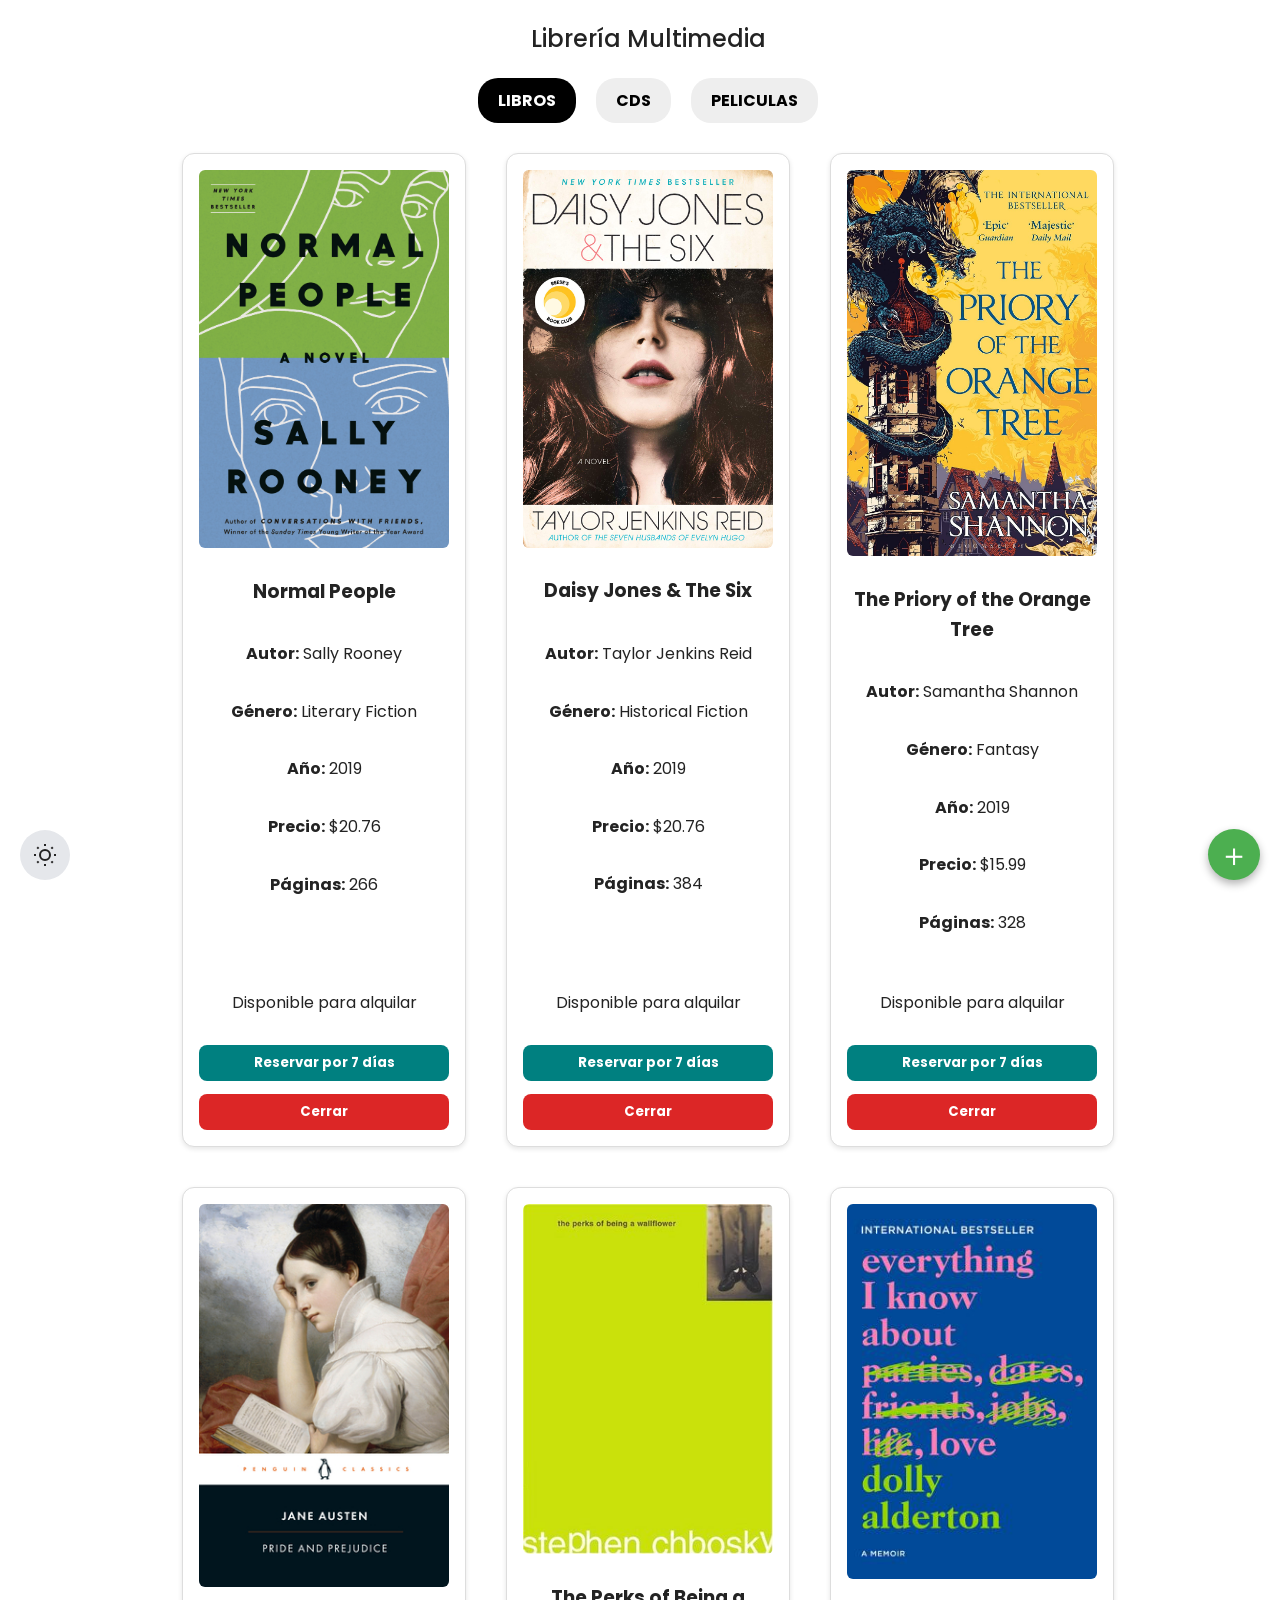
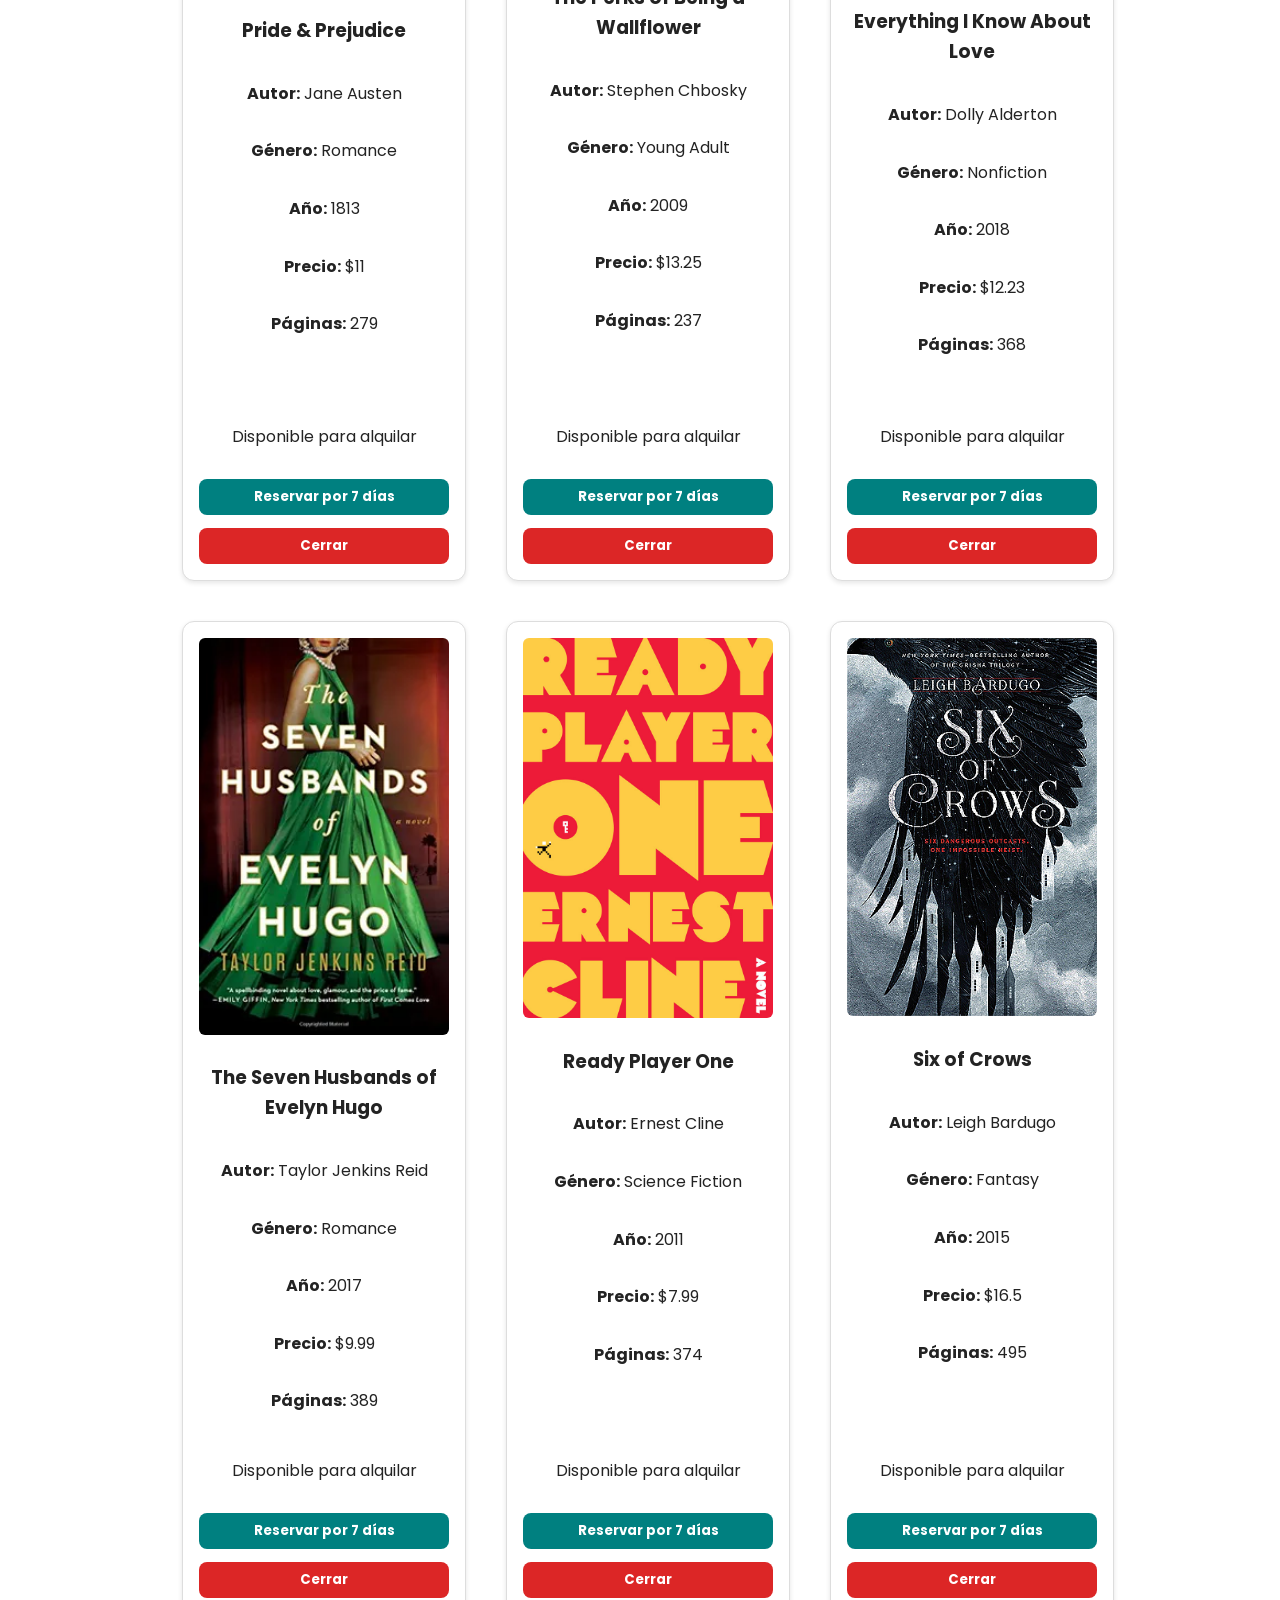
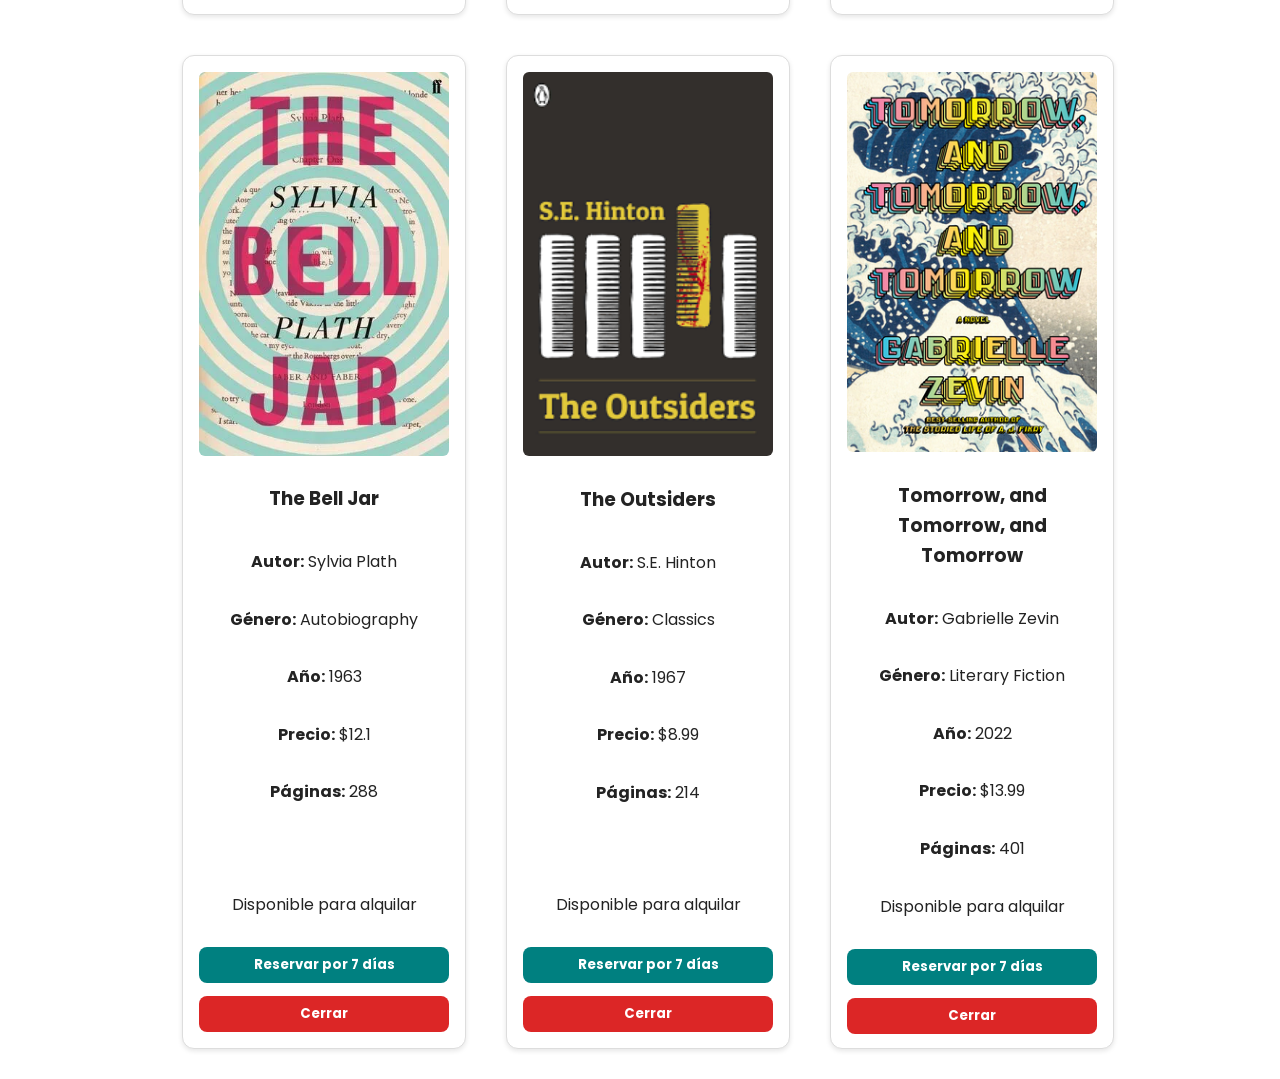
==== commit ca87d52b: "modo oscuro" ====
--- a/index.html
+++ b/index.html
@@ -31,6 +31,32 @@
   </div>
     
   <a href="admin.html" class="boton-agregar" title="Agregar nuevo contenido">＋</a>
+
+  <!-- checkbox que activa el cambio de tema -->
+  <input type="checkbox" id="theme-toggle">
+
+  <!-- BOTON DARK MODE -->
+  <label for="theme-toggle" class="toggle-button flex center">
+      <!-- sol (modo claro) -->
+      <svg class="icon sun" viewBox="0 0 24 24" fill="none" stroke="currentColor" stroke-width="2">
+      <circle cx="12" cy="12" r="5"></circle>  <!-- circulo central -->
+      <!-- rayos del sol -->
+      <line x1="12" y1="1" x2="12" y2="3"></line>
+      <line x1="12" y1="21" x2="12" y2="23"></line>
+      <line x1="4.22" y1="4.22" x2="5.64" y2="5.64"></line>
+      <line x1="18.36" y1="18.36" x2="19.78" y2="19.78"></line>
+      <line x1="1" y1="12" x2="3" y2="12"></line>
+      <line x1="21" y1="12" x2="23" y2="12"></line>
+      <line x1="4.22" y1="19.78" x2="5.64" y2="18.36"></line>
+      <line x1="18.36" y1="5.64" x2="19.78" y2="4.22"></line>
+      </svg>
+
+      <!-- luna (modo oscuro) -->
+      <svg class="icon moon" viewBox="0 0 24 24" fill="none" stroke="currentColor" stroke-width="2">
+      <path d="M21 12.79A9 9 0 1111.21 3 7 7 0 0021 12.79z"></path>
+      </svg>
+  </label>
+
     
   <script src="assets/js/script.js"></script>
 </body>
--- a/assets/css/styles.css
+++ b/assets/css/styles.css
@@ -146,12 +146,27 @@
   color: #666;
 }
 
+.btn-cerrar {
+  background-color: #dc2626; 
+  color: #fff;
+  border: none;
+  padding: 8px 16px;
+  border-radius: 8px;
+  font-weight: bold;
+  cursor: pointer;
+  margin-top: 1em;
+  transition: background-color 0.3s;
+}
+
+.btn-cerrar:hover {
+  background-color: #b91c1c;
+}
+
 .info-producto {
   display: flex;
   flex-direction: column;
   flex-grow: 1;
 }
-
 
 /*card admin*/
 .contenedor {
@@ -175,7 +190,7 @@
   background-color: white;
   padding: 20px;
   border-radius: 8px;
-  max-width: 400px;
+  max-width: 600px;
   text-align: center;
 }
 
@@ -206,8 +221,7 @@
 }
 
 .boton-agregar:hover {
-  background-color: #45a049;
-  transform: scale(1.1);
+  transform: scale(1.1) rotate(+15deg);
 }
 
 
@@ -276,12 +290,13 @@
   position: fixed;
   top: 20px;
   left: 20px;
-  background-color: #333;
-  color: white;
+  background: #374151;
+  color: #f3f4f6;
   text-decoration: none;
   font-size: 26px;
   font-weight: bolder;
-  padding: 8px 14px;
+  width: 50px;
+  height: 50px;
   border-radius: 50%;
   box-shadow: 0 4px 8px rgba(0, 0, 0, 0.3);
   transition: background-color 0.3s, transform 0.2s;
@@ -289,8 +304,7 @@
 }
 
 .volver-inicio:hover {
-  background-color: #333;
-  transform: scale(1.1);
+  transform: scale(1.1) rotate(-15deg);
 }
 
 .campo-dinamico {
@@ -300,3 +314,112 @@
 .oculto {
   display: none;
 }
+
+
+/*MODO OSCURO*/
+/*boton*/
+#theme-toggle { /* oculta el checkbox */
+  display: none;
+}
+
+.toggle-button:hover { 
+  background: #d1d5db;
+}
+
+.toggle-button { 
+  width: 50px;
+  height: 50px;
+  background: #e5e7eb;
+  border-radius: 50%;
+  cursor: pointer;
+  transition: 0.4s;
+  position: fixed;
+  bottom: 20px;
+  left: 20px;
+  z-index: 1000;
+}
+
+.icon { 
+  position: absolute;
+  width: 24px;
+  height: 24px;
+  stroke: currentColor; /* usa el color del texto */
+  transition: 0.4s;
+}
+
+.moon { /* oculta el icono de la luna por defecto */
+  opacity: 0;
+  transform: rotate(-180deg);
+}
+
+#theme-toggle:checked+.toggle-button { /* cuando se activa el checkbox, cambia el botón y el fondo */
+  background: #374151;
+  transform: rotate(-180deg); /* rota el botón */
+}
+
+#theme-toggle:checked+.toggle-button .sun { /* oculta el sol y muestra la luna */
+  opacity: 0;
+  transform: rotate(180deg);
+}
+
+#theme-toggle:checked+.toggle-button .moon {
+  opacity: 1;
+  transform: rotate(180deg);
+}
+
+#theme-toggle:checked~body { /* cambia el fondo y el color del texto en modo oscuro */
+  background: #111827;
+  color: #f3f4f6;
+}
+
+body.modo-oscuro {
+  background-color: #1e1e1e;
+  color: #f1f1f1;
+}
+
+body.modo-oscuro .producto.card {
+  background-color: #2b2b2b;
+  border-color: #444;
+  color: #f1f1f1;
+}
+
+body.modo-oscuro .btn-prod {
+  background-color: #444;
+  color: #f1f1f1;
+}
+
+body.modo-oscuro .btn-prod:hover {
+  background-color: #666;
+}
+
+body.modo-oscuro .btn-prod.activo {
+  background-color: #f1f1f1;
+  color: #000;
+}
+
+body.modo-oscuro .btn-reservar {
+  background-color: #00b3b3;
+}
+
+body.modo-oscuro .btn-reservar:hover {
+  background-color: #009999;
+}
+
+body.modo-oscuro form {
+  background-color: #2b2b2b;
+  color: #f1f1f1;
+  border-color: #444;
+}
+
+body.modo-oscuro input,
+body.modo-oscuro select,
+body.modo-oscuro textarea {
+  background-color: #333;
+  color: #f1f1f1;
+  border: 1px solid #666;
+}
+
+body.modo-oscuro .modal-contenido {
+  background-color: #2b2b2b;
+  color: #f1f1f1;
+}
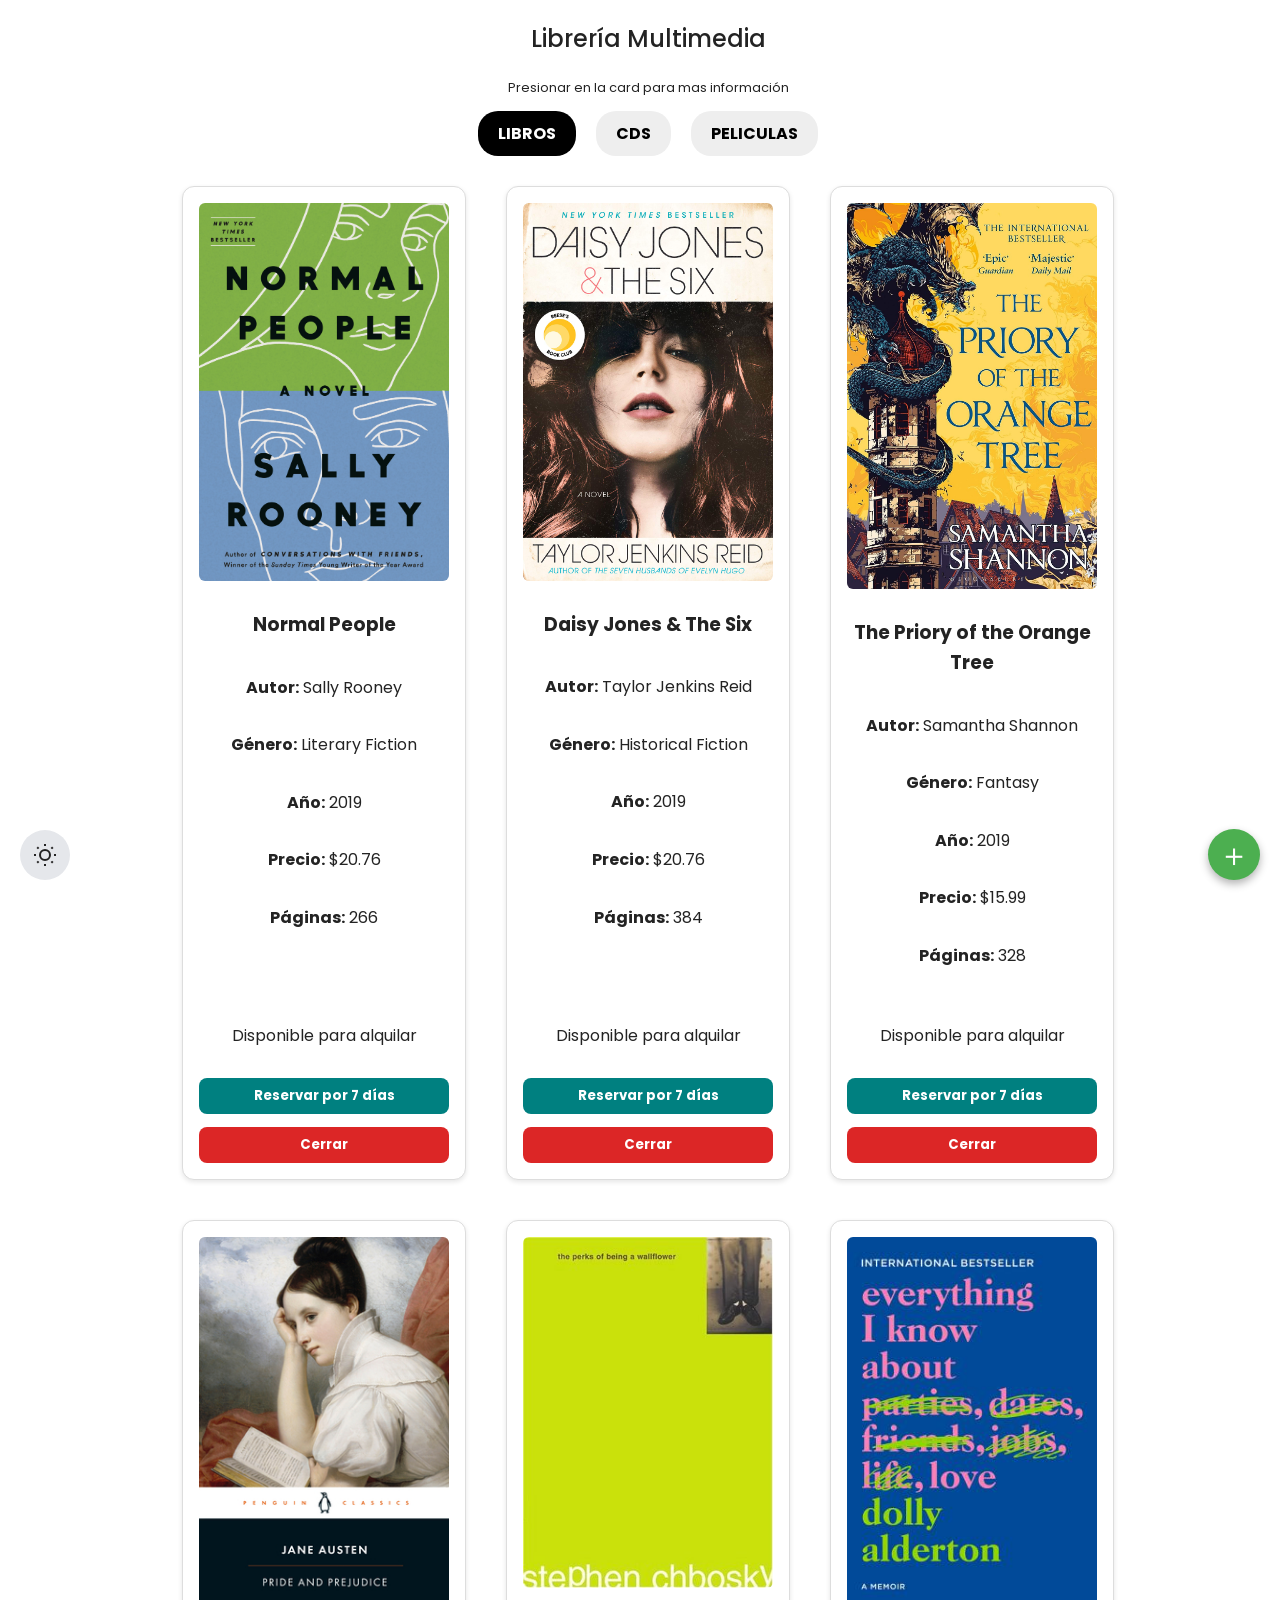
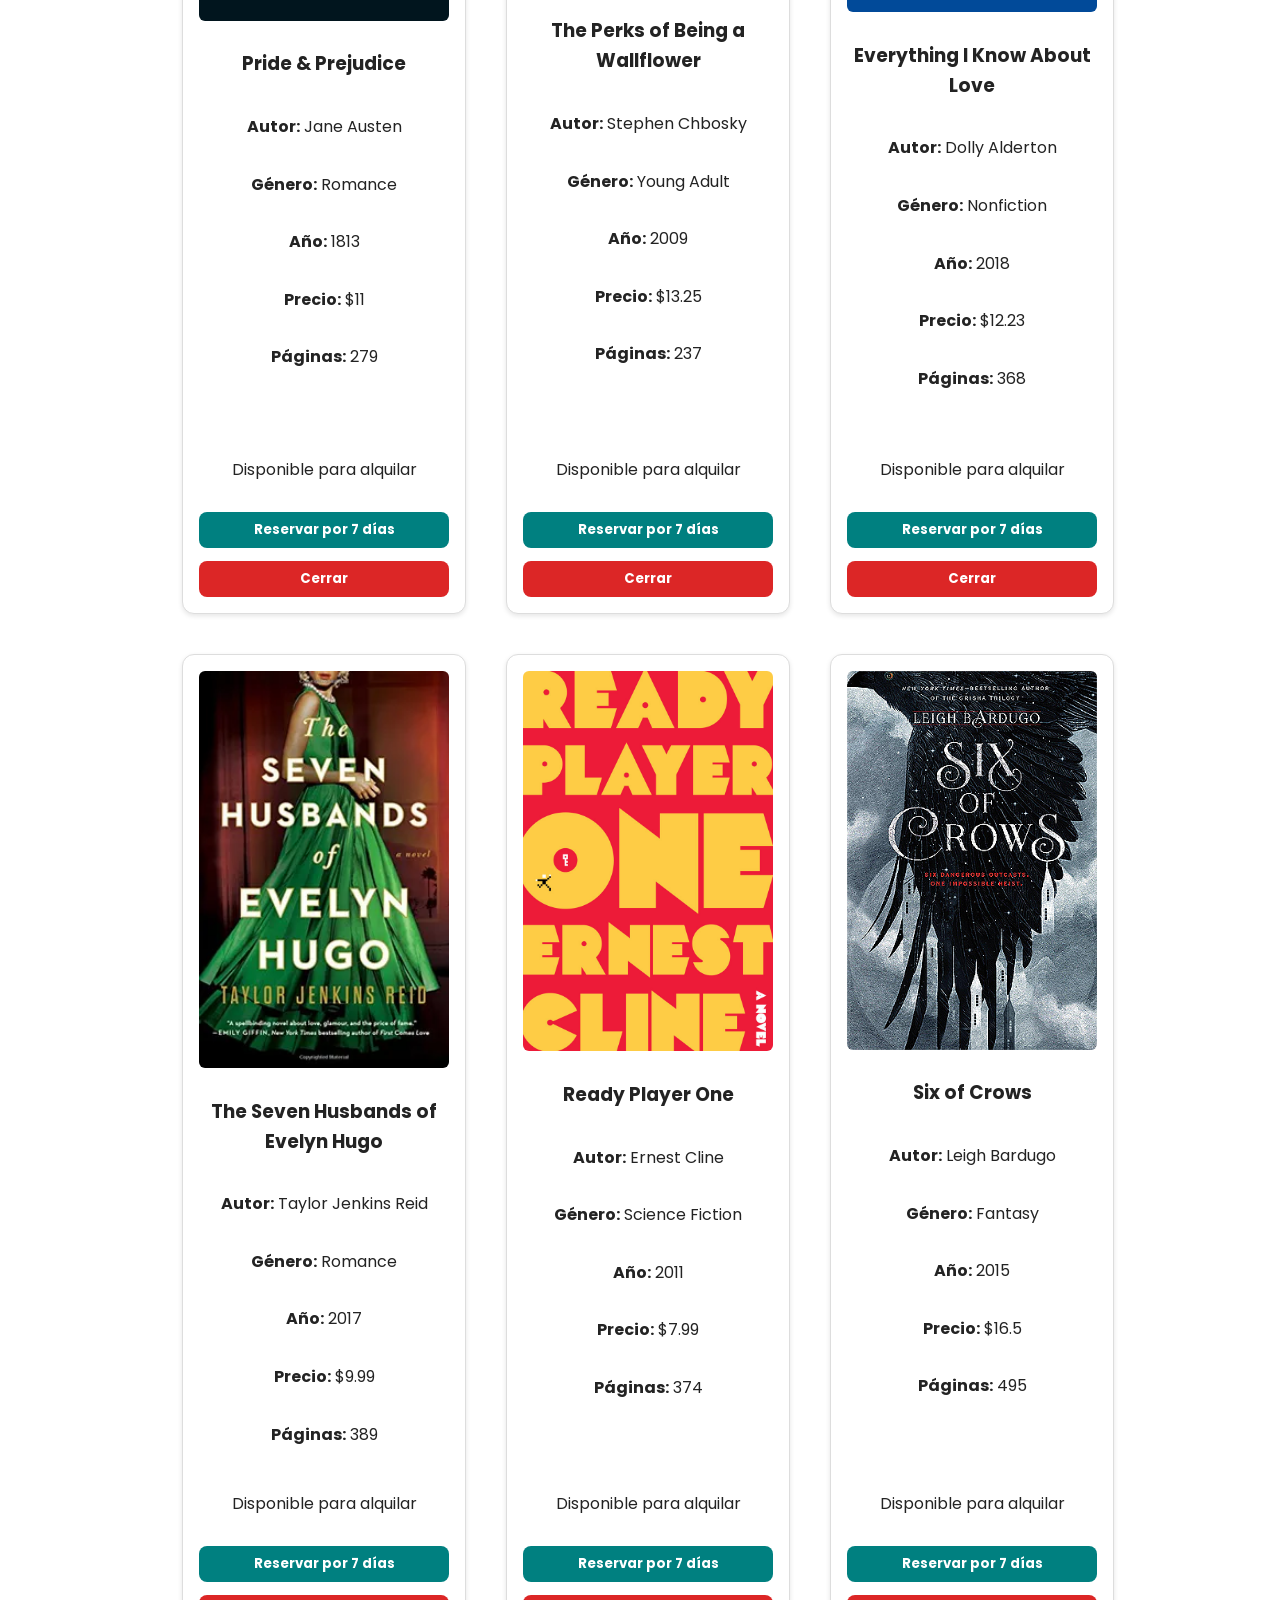
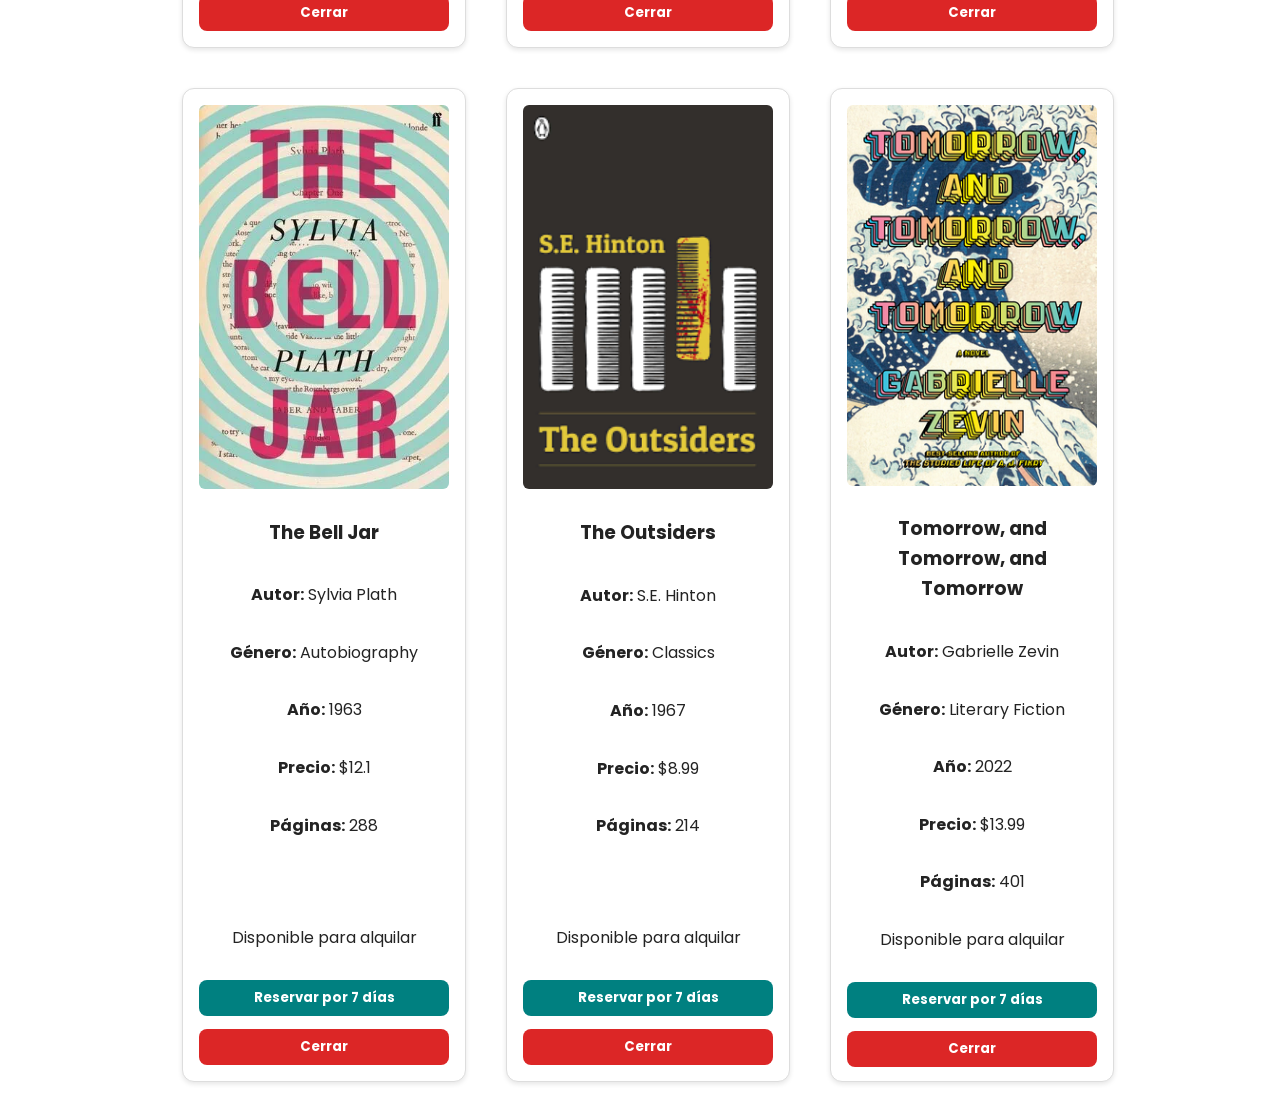
==== commit af41592d: "comportamientos embed de pelis y cds" ====
--- a/index.html
+++ b/index.html
@@ -12,6 +12,7 @@
   <!--SECTION-->
   <section id="section-galeria">
    <h2 class="fw500 relative txt-c">Librería Multimedia</h2>
+   <p class="em08 txt-c relative">Presionar en la card para mas información</p>
    <div class="button-container flex center">
        <button id="boton1" class="btn-prod em1 cursorp relative uppercase flex wrap center txtnegro">Libros</button>
        <button id="boton2" class="btn-prod em1 cursorp relative uppercase flex wrap center txtnegro">CDs</button>
--- a/assets/css/styles.css
+++ b/assets/css/styles.css
@@ -62,6 +62,10 @@
 .em1{
   font-size: 1em;
 } 
+
+.em08{
+  font-size: 0.8em;
+}
 
 .uppercase{
   text-transform: uppercase;
@@ -315,6 +319,16 @@
   display: none;
 }
 
+.embed-wrapper {
+  margin-top: 1em;
+}
+
+.embed-wrapper iframe {
+  width: 100%;
+  border: none;
+  border-radius: 8px;
+}
+
 
 /*MODO OSCURO*/
 /*boton*/
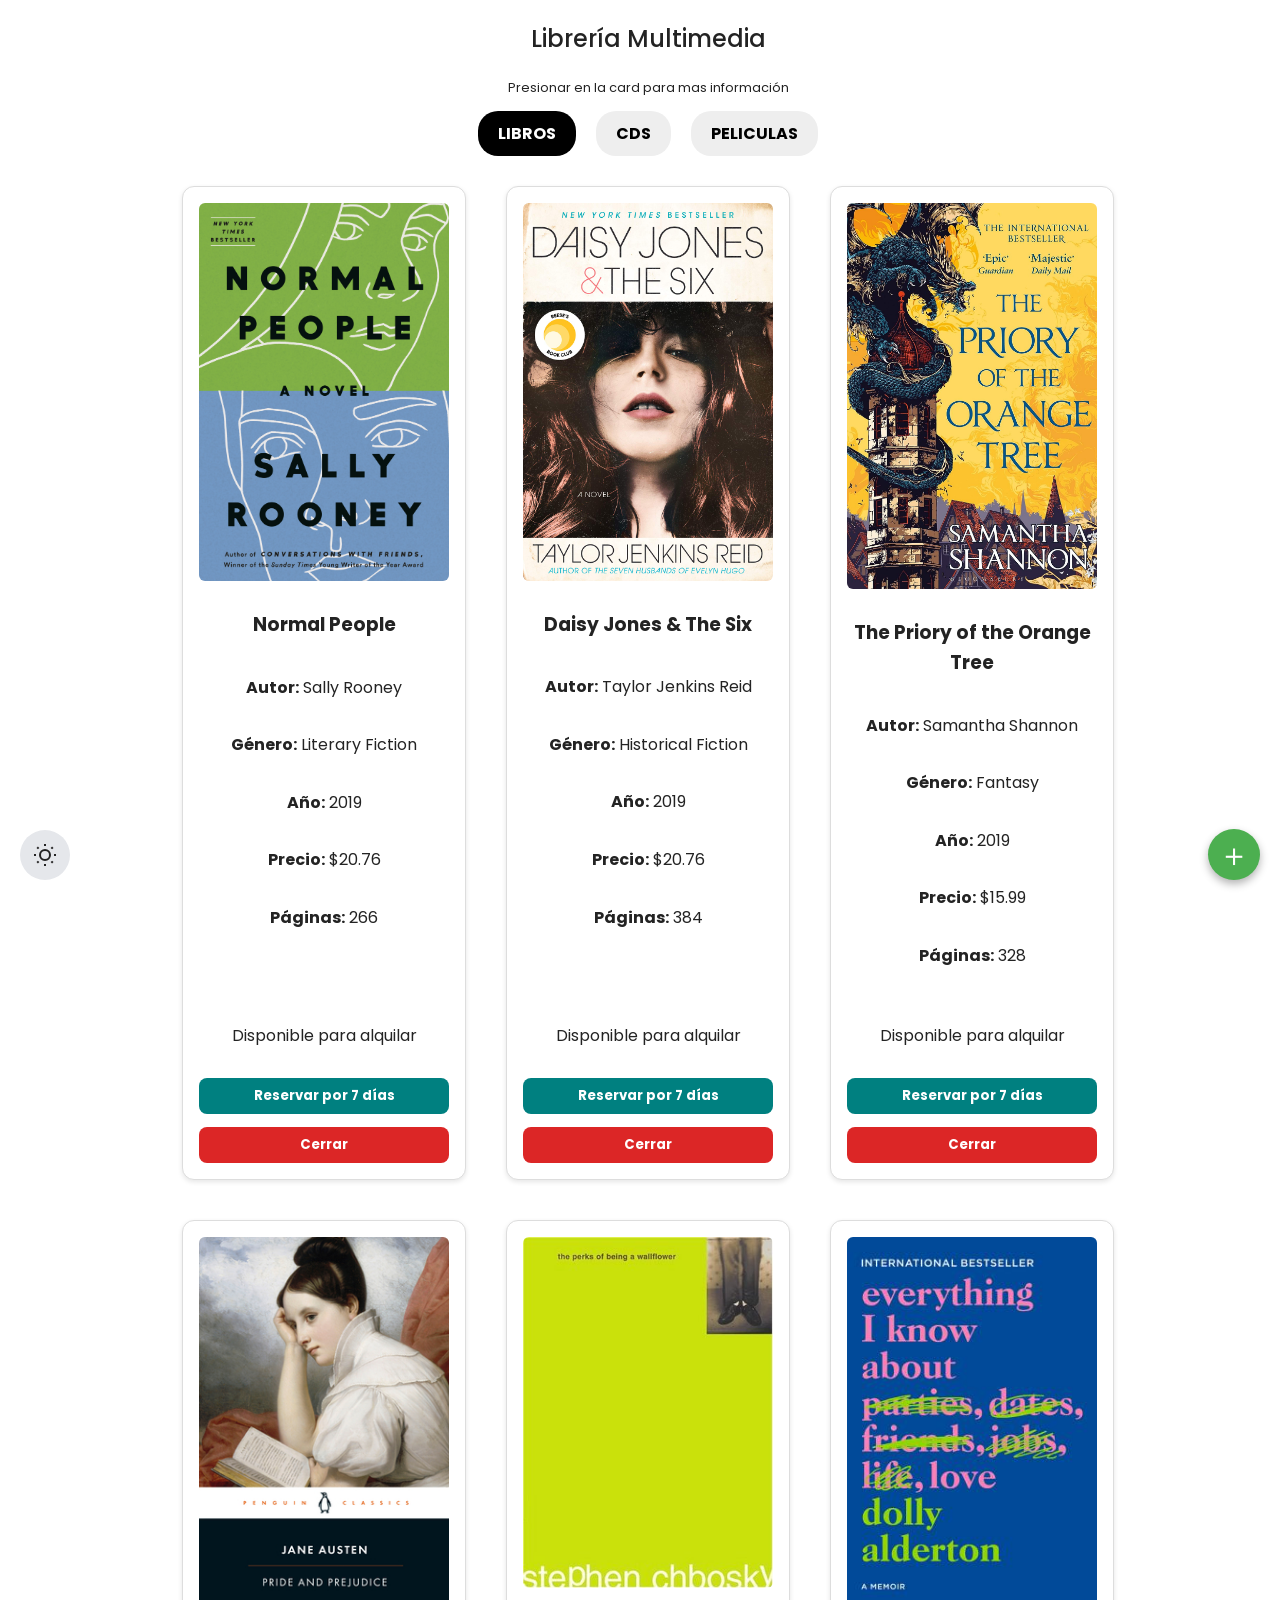
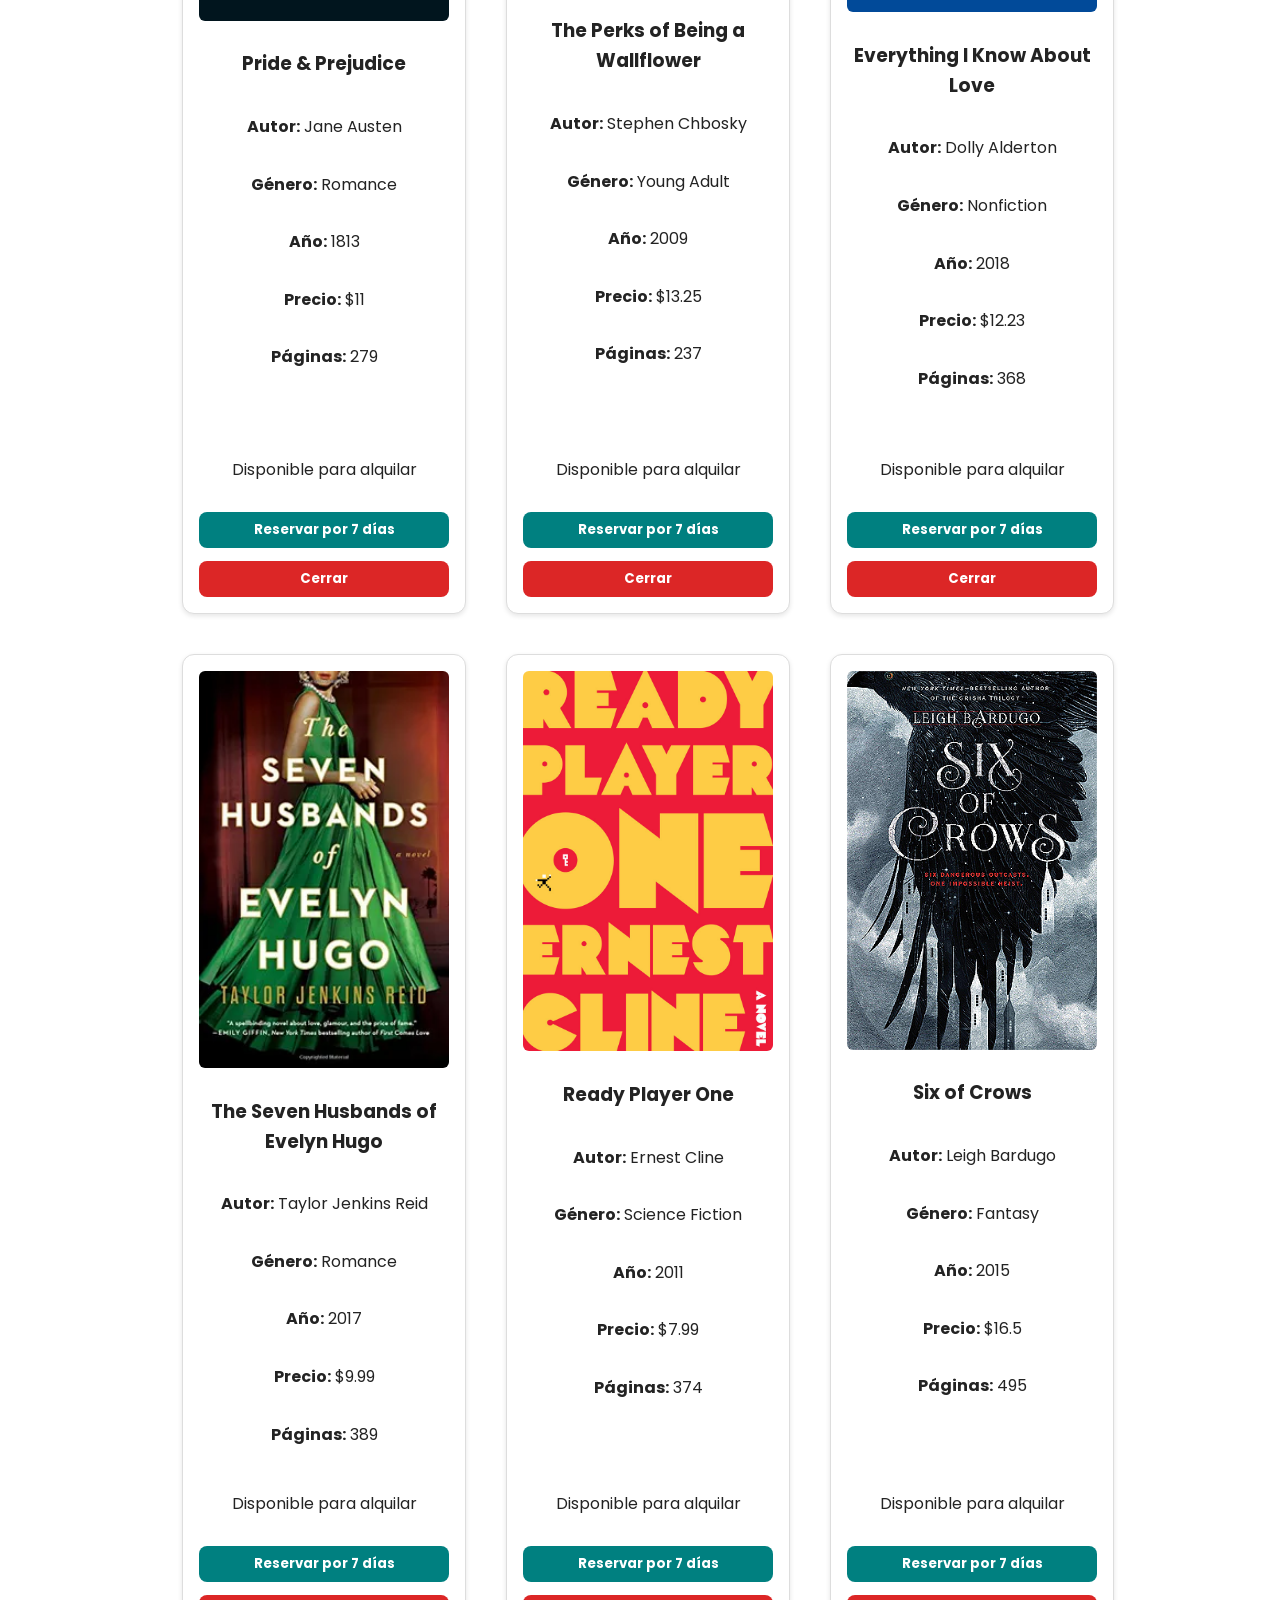
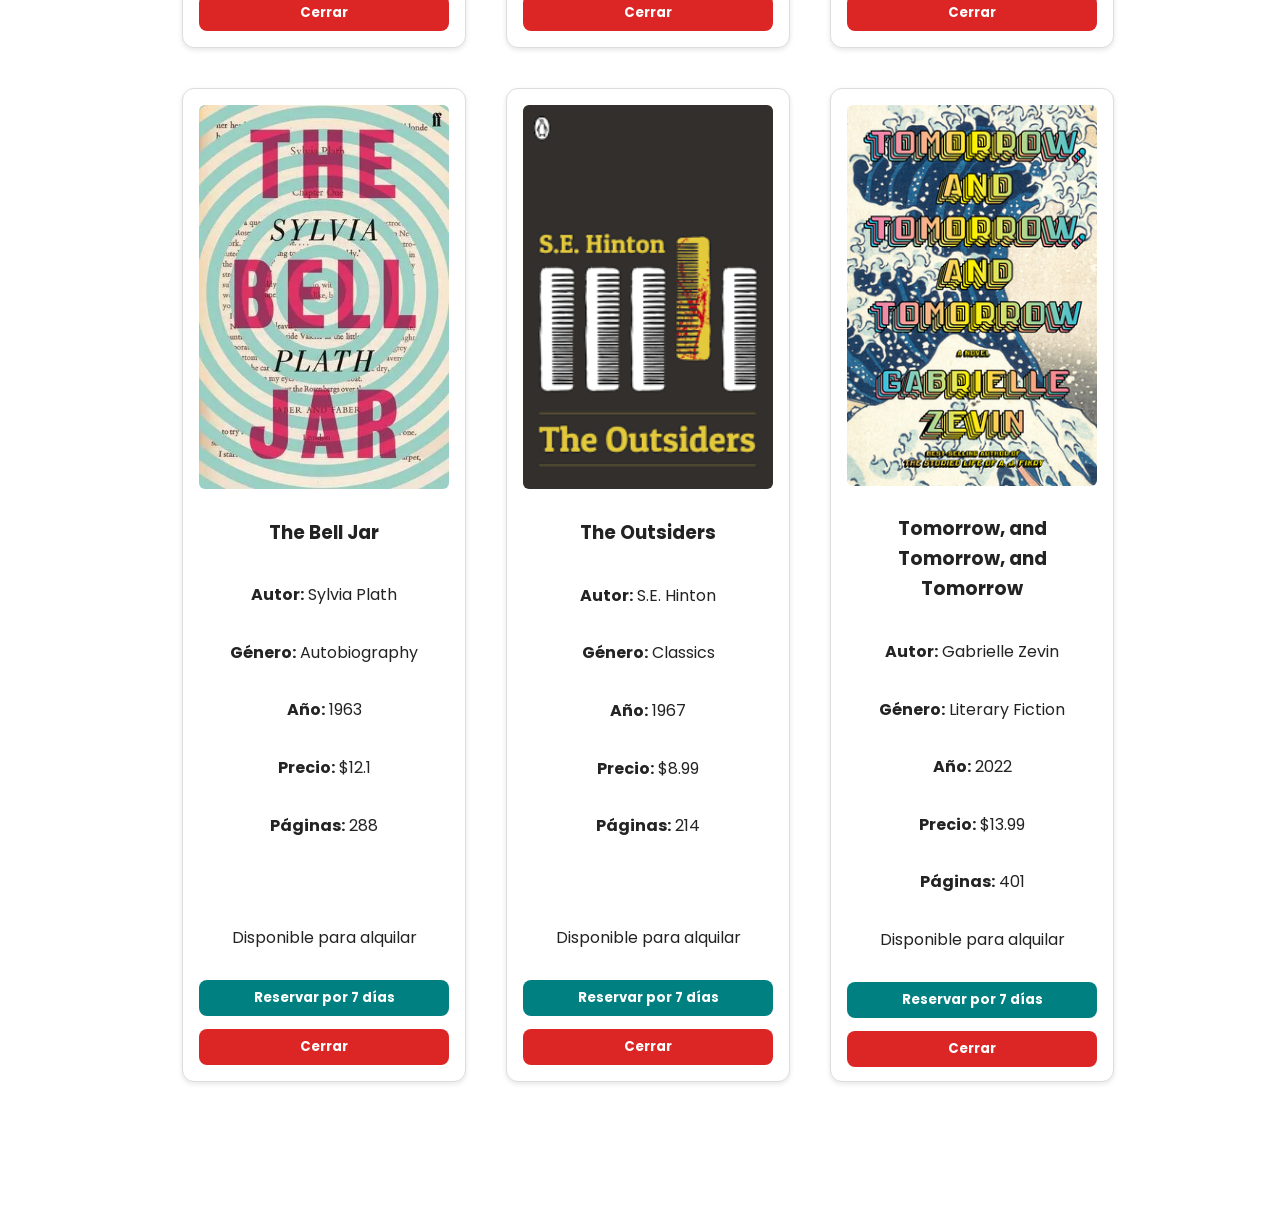
==== commit aeb95655: "mini fix" ====
--- a/index.html
+++ b/index.html
@@ -21,6 +21,9 @@
 
    <!--contenedor dinámico de tarjetas-->
   <div id="galeria-contenido" class="galeria flex justify-c wrap"></div>
+  <section id="contenedor-libros" class="flex justify-c wrap"></section>
+  <section id="contenedor-peliculas" class="flex justify-c wrap"></section>
+  <section id="contenedor-cds" class="flex justify-c wrap"></section>
   </section>
 
   <div id="modal" class="modal oculto">
--- a/assets/css/styles.css
+++ b/assets/css/styles.css
@@ -121,8 +121,7 @@
   color: #fff;
 }
 
-#galeria-contenido {
-  flex-wrap: wrap;
+#galeria-contenido, #contenedor-libros, #contenedor-peliculas, #contenedor-cds {
   padding: 20px;
   gap: 20px;
 }
@@ -437,3 +436,7 @@
   background-color: #2b2b2b;
   color: #f1f1f1;
 }
+
+body.modo-oscuro #agregar {
+  color: white;
+}
